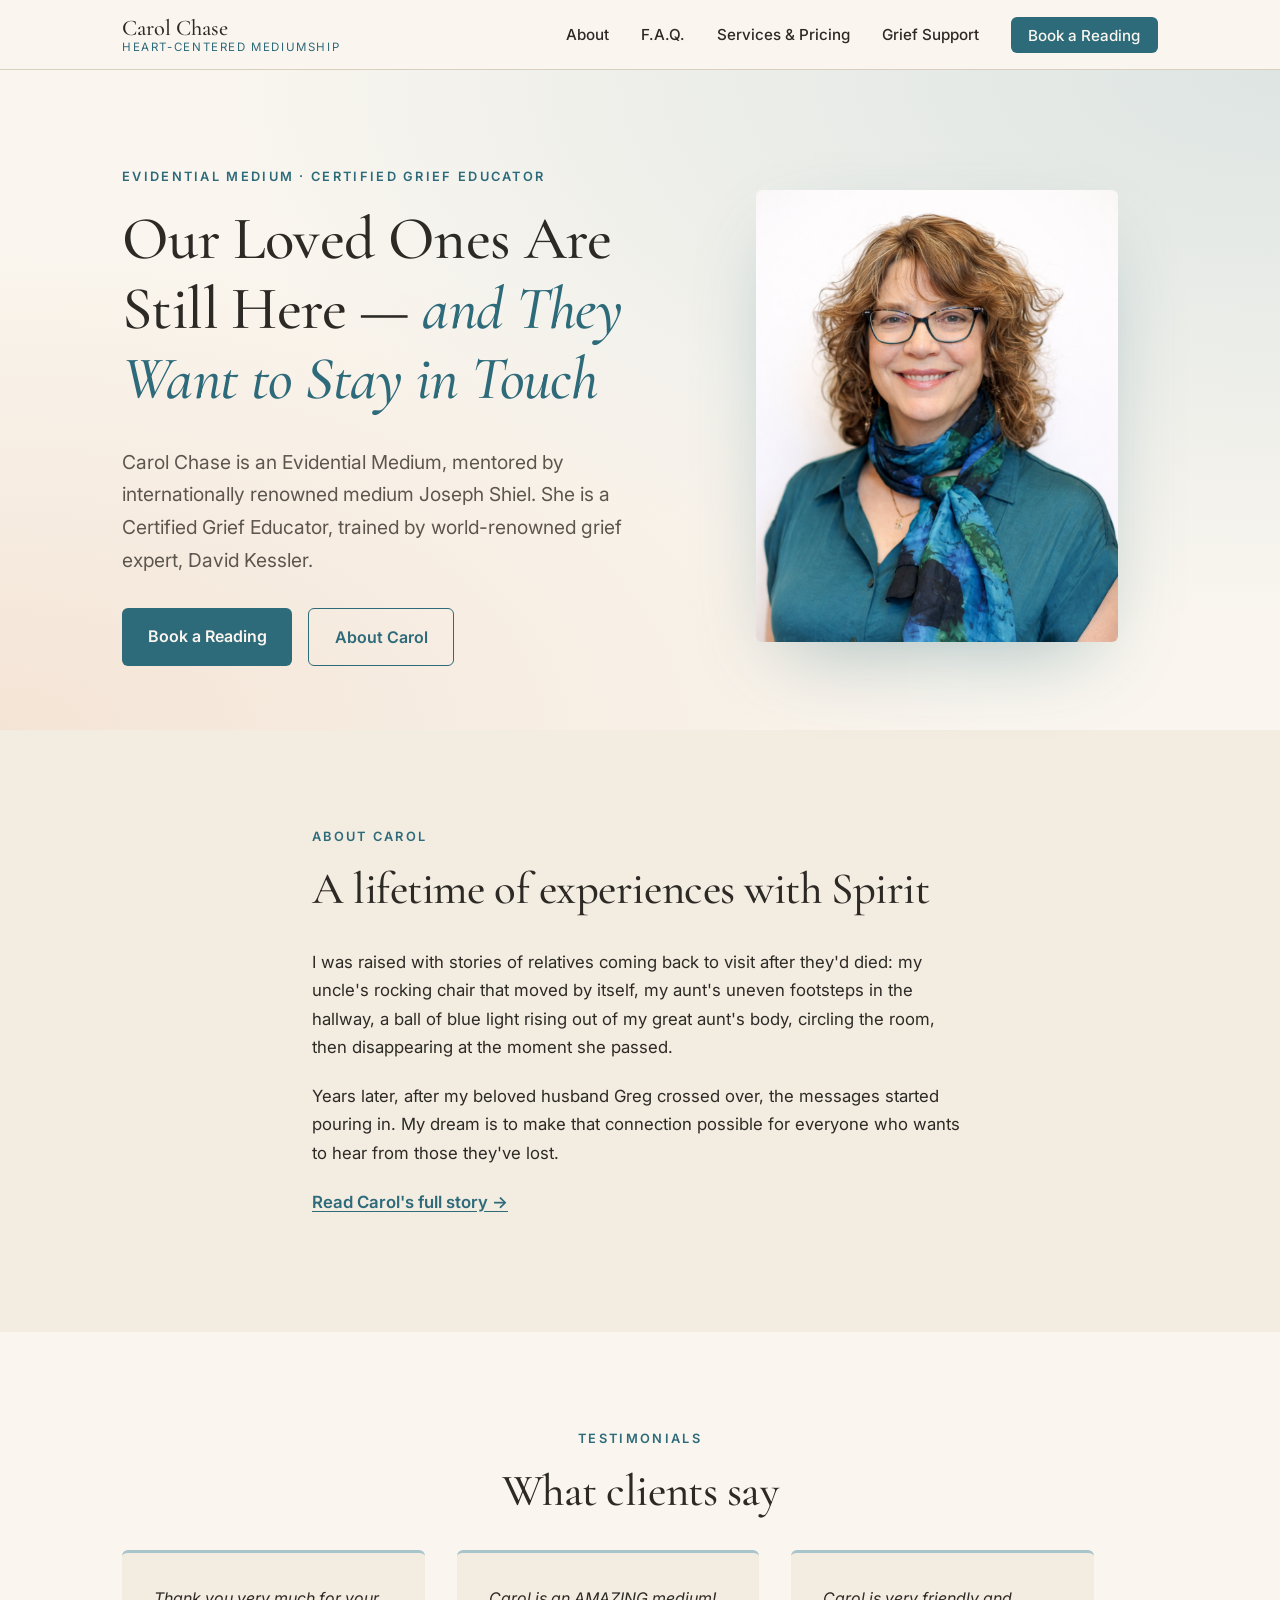
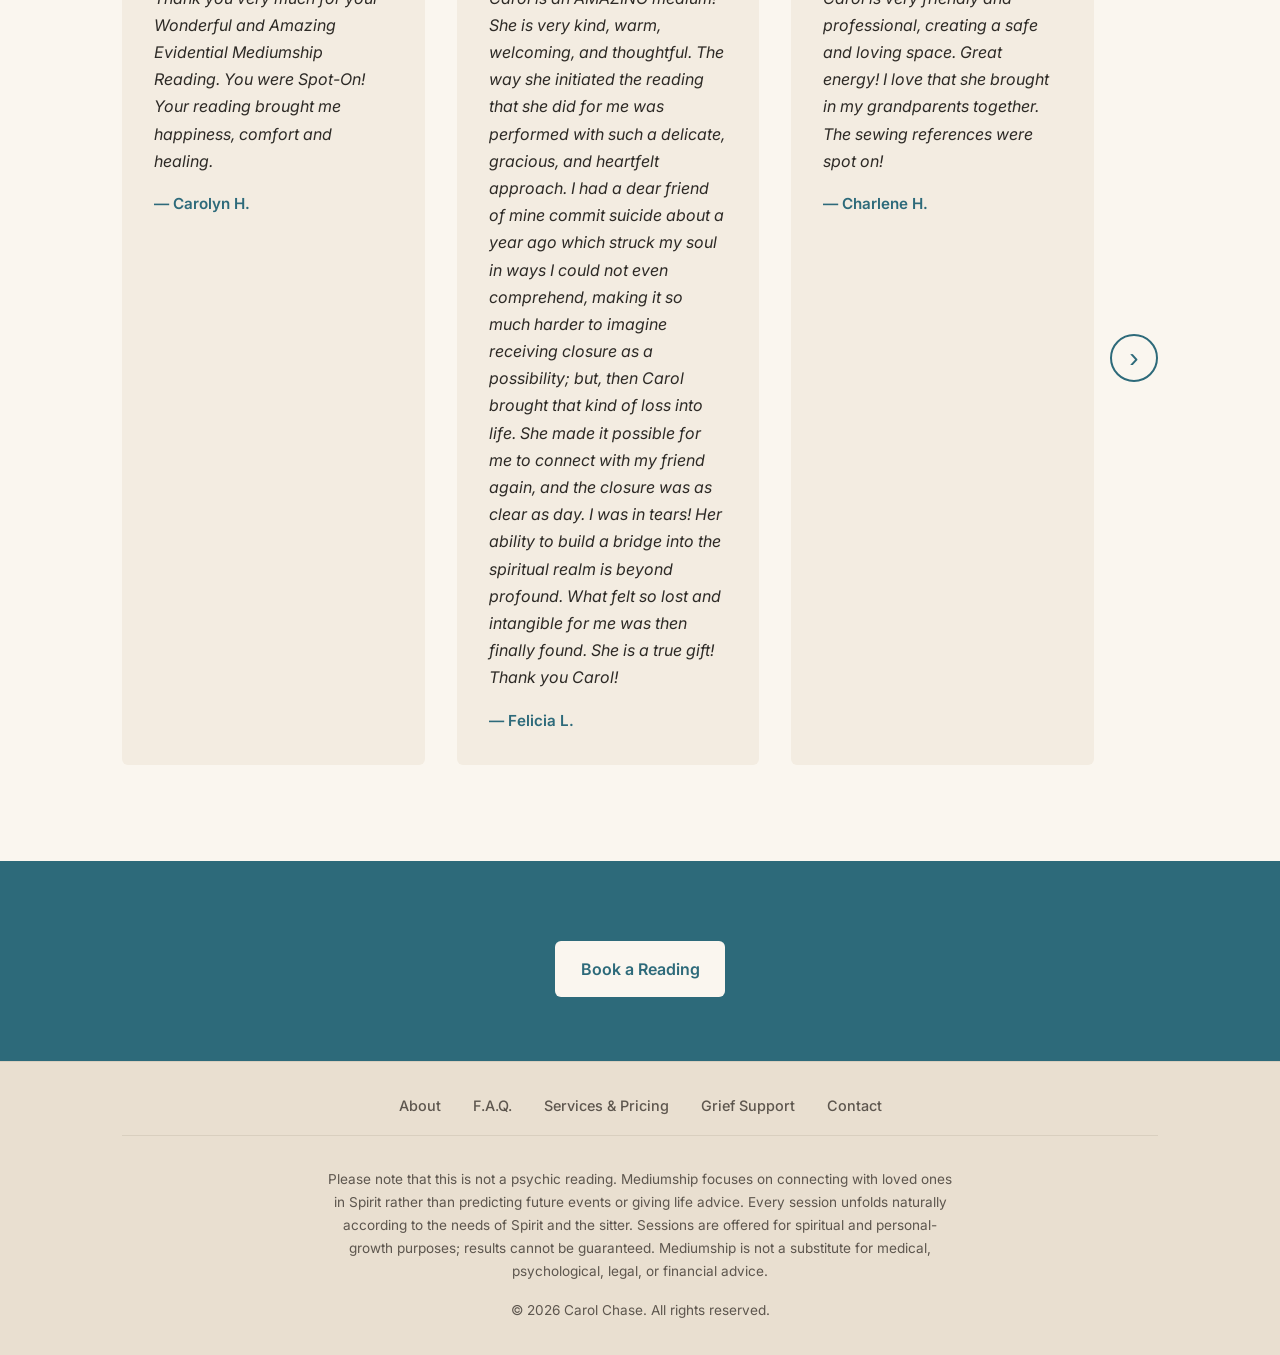
==== index.html @ 00b6b6e4 "Remove M.A. from page title Co-Authored-By: Claude Sonnet 4.6 <noreply@anthropic.com>" ====
<!DOCTYPE html>
<!--
  Home page.

  Each page on this site shares the same <header> and <footer>.
  If you change the nav, search-and-replace across ALL .html files.
  See CLAUDE.md for the full editing playbook.
-->
<html lang="en">
<head>
  <meta charset="UTF-8" />
  <meta name="viewport" content="width=device-width, initial-scale=1.0" />
  <title>Carol Chase — Heart-Centered Mediumship & Grief Support</title>
  <meta name="description" content="Carol Chase, M.A. — Evidential Medium and Certified Grief Educator. Compassionate mediumship readings and grief support, online from Delaware County, PA." />
  <meta property="og:title" content="Carol Chase, M.A. — Heart-Centered Mediumship" />
  <meta property="og:description" content="Evidential Medium and Certified Grief Educator offering compassionate online readings and grief support." />
  <meta property="og:image" content="https://carolchasemedium.com/images/carol-portrait.jpg" />
  <meta property="og:url" content="https://carolchasemedium.com" />
  <meta property="og:type" content="website" />
  <link rel="preconnect" href="https://fonts.googleapis.com" />
  <link rel="preconnect" href="https://fonts.gstatic.com" crossorigin />
  <link href="https://fonts.googleapis.com/css2?family=Cormorant+Garamond:ital,wght@0,400;0,500;0,600;1,400&family=Inter:wght@400;500;600&display=swap" rel="stylesheet" />
  <link rel="stylesheet" href="styles.css" />
</head>
<body>

  <!-- SHARED HEADER (identical on every page) -->
  <header class="site-header">
    <div class="container header-inner">
      <a href="index.html" class="brand">
        <span class="brand-name">Carol Chase</span>
        <span class="brand-tagline">Heart-Centered Mediumship</span>
      </a>
      <nav aria-label="Main navigation">
        <ul class="nav-list">
          <li><a href="about.html">About</a></li>
          <li><a href="faq.html">F.A.Q.</a></li>
          <li><a href="services.html">Services &amp; Pricing</a></li>
          <li><a href="grief-support.html">Grief Support</a></li>
          <li><a href="services.html" class="nav-cta">Book a Reading</a></li>
        </ul>
      </nav>
    </div>
  </header>

  <main>

    <!-- HERO -->
    <section class="hero">
      <div class="container hero-inner">
        <div class="hero-copy">
          <p class="eyebrow">Evidential Medium &middot; Certified Grief Educator</p>
          <h1>Our Loved Ones Are Still Here &mdash; <em>and They Want to Stay in Touch</em></h1>
          <p class="lede">
            Carol Chase is an Evidential Medium, mentored by internationally renowned medium Joseph Shiel. She is a Certified Grief Educator, trained by world-renowned grief expert, David Kessler.
          </p>
          <div class="cta-row">
            <a href="services.html" class="btn btn-primary">Book a Reading</a>
            <a href="about.html" class="btn btn-ghost">About Carol</a>
          </div>
        </div>
        <figure class="hero-portrait">
          <img src="images/carol-portrait.jpg" alt="Portrait of Carol Chase, smiling warmly, wearing a teal blouse and a blue-and-green scarf." />
        </figure>
      </div>
    </section>

    <!-- ABOUT TEASER -->
    <section id="about" class="section section-alt">
      <div class="container narrow">
        <p class="eyebrow">About Carol</p>
        <h2>A lifetime of experiences with Spirit</h2>
        <p>
          I was raised with stories of relatives coming back to visit after they'd died: my uncle's rocking chair that moved by itself, my aunt's uneven footsteps in the hallway, a ball of blue light rising out of my great aunt's body, circling the room, then disappearing at the moment she passed.
        </p>
        <p>
          Years later, after my beloved husband Greg crossed over, the messages started pouring in. My dream is to make that connection possible for everyone who wants to hear from those they've lost.
        </p>
        <p><a href="about.html" class="read-more">Read Carol's full story &rarr;</a></p>
      </div>
    </section>

    <!-- TESTIMONIALS -->
    <section id="testimonials" class="section">
      <div class="container">
        <p class="eyebrow center">Testimonials</p>
        <h2 class="center">What clients say</h2>
        <div class="testimonial-carousel">
          <div class="testimonial-grid">

            <figure class="testimonial">
              <blockquote>
                Thank you very much for your Wonderful and Amazing Evidential Mediumship Reading. You were Spot-On! Your reading brought me happiness, comfort and healing.
              </blockquote>
              <figcaption>&mdash; Carolyn H.</figcaption>
            </figure>

            <figure class="testimonial">
              <blockquote>
                Carol is an AMAZING medium! She is very kind, warm, welcoming, and thoughtful. The way she initiated the reading that she did for me was performed with such a delicate, gracious, and heartfelt approach. I had a dear friend of mine commit suicide about a year ago which struck my soul in ways I could not even comprehend, making it so much harder to imagine receiving closure as a possibility; but, then Carol brought that kind of loss into life. She made it possible for me to connect with my friend again, and the closure was as clear as day. I was in tears! Her ability to build a bridge into the spiritual realm is beyond profound. What felt so lost and intangible for me was then finally found. She is a true gift! Thank you Carol!
              </blockquote>
              <figcaption>&mdash; Felicia L.</figcaption>
            </figure>

            <figure class="testimonial">
              <blockquote>
                Carol is very friendly and professional, creating a safe and loving space. Great energy! I love that she brought in my grandparents together. The sewing references were spot on!
              </blockquote>
              <figcaption>&mdash; Charlene H.</figcaption>
            </figure>

            <figure class="testimonial">
              <blockquote>
                Carol, thank you so much for connecting me with my beloved mother today. I had no doubt that she was present with us. Your perception of her putting on red lipstick was particularly meaningful to me. One of my strongest memories of my childhood is of watching her getting dressed up to go dancing with my father and putting on red lipstick! So that evidence was very special for me. Thank you, too, for the extensive messages you relayed to me from her. It was as if she were talking directly to me, as everything you expressed is what she advised me, my siblings, and others in life.
              </blockquote>
              <figcaption>&mdash; Karen V.</figcaption>
            </figure>

          </div>
          <button class="carousel-next" aria-label="Next testimonials">&#8250;</button>
        </div>
      </div>
    </section>

    <!-- CTA BAND -->
    <section class="cta-band">
      <div class="container center">
        <a href="services.html" class="btn btn-primary">Book a Reading</a>
      </div>
    </section>


  </main>

  <!-- SHARED FOOTER (identical on every page) -->
  <footer class="site-footer">
    <div class="container">
      <nav class="footer-nav" aria-label="Footer navigation">
        <a href="about.html">About</a>
        <a href="faq.html">F.A.Q.</a>
        <a href="services.html">Services &amp; Pricing</a>
        <a href="grief-support.html">Grief Support</a>
        <a href="contact.html">Contact</a>
      </nav>
      <p class="disclaimer">
        Please note that this is not a psychic reading. Mediumship focuses on connecting with loved ones in Spirit rather than predicting future events or giving life advice. Every session unfolds naturally according to the needs of Spirit and the sitter. Sessions are offered for spiritual and personal-growth purposes; results cannot be guaranteed. Mediumship is not a substitute for medical, psychological, legal, or financial advice.
      </p>
      <p class="copyright">
        &copy; <span id="year">2026</span> Carol Chase. All rights reserved.
      </p>
    </div>
  </footer>

  <script>
    // Auto-update copyright year, and mark the active nav link
    document.getElementById('year').textContent = new Date().getFullYear();
    document.querySelectorAll('.nav-list a, .footer-nav a').forEach(a => {
      if (a.pathname === window.location.pathname) a.classList.add('active');
    });

    // Testimonial carousel
    (function () {
      var items = Array.from(document.querySelectorAll('#testimonials .testimonial'));
      var total = items.length;
      var visible = 3;
      var current = 0;
      function show() {
        items.forEach(function (item, i) {
          var inView = false;
          for (var j = 0; j < visible; j++) {
            if (i === (current + j) % total) inView = true;
          }
          item.style.display = inView ? '' : 'none';
        });
      }
      var btn = document.querySelector('.carousel-next');
      if (btn) btn.addEventListener('click', function () { current = (current + 1) % total; show(); });
      show();
    }());
  </script>
</body>
</html>
---- styles.css ----
/* ==========================================================
   Carol Chase — Heart-Centered Mediumship
   styles.css

   Sections in order:
     1. Design tokens (colors, fonts, spacing) — edit these
        first if you want to retheme the site
     2. Resets & base typography
     3. Layout primitives (container, section)
     4. Header / nav
     5. Hero
     6. Section: About
     7. Section: How I Work
     8. Section: Grief
     9. Section: Testimonials
    10. Section: Booking
    11. Section: Contact
    12. Footer
    13. Responsive (mobile) overrides
   ========================================================== */


/* ==========================================================
   1. DESIGN TOKENS
   Change a value here and the whole site updates.
   ========================================================== */
:root {
  /* Colors — drawn from Carol's portrait (teal scarf) and the
     CGE badge (soft dusty blue, lavender, warm sunrise peach) */
  --color-bg:           #faf6ef;   /* warm cream background */
  --color-bg-alt:       #f3ece1;   /* slightly deeper cream for banded sections */
  --color-bg-deep:      #e9dfd0;   /* deepest neutral, for cards */
  --color-text:         #2d2a26;   /* warm near-black for body text */
  --color-text-soft:    #5d564e;   /* secondary text */
  --color-accent:       #2d6a7a;   /* deep teal — primary brand color */
  --color-accent-hover: #1f4d59;   /* darker teal for hover */
  --color-accent-soft:  #a8c5cc;   /* light teal */
  --color-warm:         #d99363;   /* warm peach/coral accent */
  --color-lavender:     #9893b8;   /* soft lavender accent */
  --color-rule:         #d9cfbf;   /* hairline rule color */

  /* Typography */
  --font-heading: 'Cormorant Garamond', Georgia, 'Times New Roman', serif;
  --font-body:    'Inter', -apple-system, BlinkMacSystemFont, 'Segoe UI', sans-serif;

  /* Type scale */
  --size-h1: clamp(2.4rem, 5vw, 3.8rem);
  --size-h2: clamp(2rem, 3.8vw, 2.8rem);
  --size-h3: 1.4rem;
  --size-lede: 1.2rem;
  --size-body: 1.05rem;

  /* Spacing */
  --space-xs: 0.5rem;
  --space-sm: 1rem;
  --space-md: 2rem;
  --space-lg: 4rem;
  --space-xl: 6rem;

  /* Layout */
  --container-max: 1100px;
  --container-narrow: 720px;
  --radius: 6px;
}


/* ==========================================================
   2. RESETS & BASE TYPOGRAPHY
   ========================================================== */
*, *::before, *::after { box-sizing: border-box; }
html { scroll-behavior: smooth; }
body {
  margin: 0;
  background: var(--color-bg);
  color: var(--color-text);
  font-family: var(--font-body);
  font-size: var(--size-body);
  line-height: 1.7;
  -webkit-font-smoothing: antialiased;
}
img { max-width: 100%; height: auto; display: block; }

h1, h2, h3 {
  font-family: var(--font-heading);
  font-weight: 500;
  line-height: 1.15;
  letter-spacing: -0.01em;
  color: var(--color-text);
  margin: 0 0 var(--space-sm);
}
h1 { font-size: var(--size-h1); }
h2 { font-size: var(--size-h2); margin-bottom: var(--space-md); }
h3 { font-size: var(--size-h3); }
h1 em, h2 em { color: var(--color-accent); font-style: italic; }

p { margin: 0 0 1.2em; }
a { color: var(--color-accent); text-decoration: underline; text-underline-offset: 3px; }
a:hover { color: var(--color-accent-hover); }

.eyebrow {
  font-family: var(--font-body);
  font-size: 0.8rem;
  font-weight: 600;
  letter-spacing: 0.18em;
  text-transform: uppercase;
  color: var(--color-accent);
  margin: 0 0 var(--space-sm);
}
.lede        { font-size: var(--size-lede); color: var(--color-text-soft); }
.section-lede{ font-size: 1.1rem; color: var(--color-text-soft); max-width: 60ch; margin-bottom: var(--space-md); }
.closing     { font-style: italic; color: var(--color-text-soft); }
.muted       { color: var(--color-text-soft); }
.center      { text-align: center; }

blockquote {
  margin: var(--space-md) 0;
  padding: var(--space-sm) var(--space-md);
  border-left: 3px solid var(--color-accent-soft);
  font-style: italic;
  color: var(--color-text-soft);
  background: var(--color-bg-alt);
  border-radius: 0 var(--radius) var(--radius) 0;
}


/* ==========================================================
   3. LAYOUT PRIMITIVES
   ========================================================== */
.container {
  max-width: var(--container-max);
  margin: 0 auto;
  padding: 0 var(--space-md);
}
.container.narrow { max-width: var(--container-narrow); }

.section { padding: var(--space-xl) 0; }


/* ==========================================================
   4. HEADER / NAV
   ========================================================== */
.site-header {
  position: sticky;
  top: 0;
  z-index: 50;
  background: rgba(250, 246, 239, 0.92);
  backdrop-filter: saturate(150%) blur(12px);
  -webkit-backdrop-filter: saturate(150%) blur(12px);
  border-bottom: 1px solid var(--color-rule);
}
.header-inner {
  display: flex;
  align-items: center;
  justify-content: space-between;
  padding-top: var(--space-sm);
  padding-bottom: var(--space-sm);
  gap: var(--space-md);
}
.brand { text-decoration: none; color: var(--color-text); display: flex; flex-direction: column; line-height: 1.1; }
.brand-name    { font-family: var(--font-heading); font-size: 1.4rem; font-weight: 500; }
.brand-tagline { font-size: 0.72rem; letter-spacing: 0.14em; text-transform: uppercase; color: var(--color-accent); }

.nav-list {
  display: flex;
  gap: var(--space-md);
  list-style: none;
  margin: 0;
  padding: 0;
  align-items: center;
}
.nav-list a {
  text-decoration: none;
  color: var(--color-text);
  font-size: 0.95rem;
  font-weight: 500;
}
.nav-list a:hover { color: var(--color-accent); }
.nav-cta {
  background: var(--color-accent);
  color: var(--color-bg) !important;
  padding: 0.55rem 1.1rem;
  border-radius: var(--radius);
}
.nav-cta:hover { background: var(--color-accent-hover); }
.nav-list a.active:not(.nav-cta) {
  color: var(--color-accent);
  border-bottom: 2px solid var(--color-accent);
  padding-bottom: 2px;
}


/* ==========================================================
   5. HERO
   ========================================================== */
.hero {
  padding: var(--space-xl) 0 var(--space-lg);
  background:
    radial-gradient(ellipse at top right, rgba(168, 197, 204, 0.35), transparent 60%),
    radial-gradient(ellipse at bottom left, rgba(217, 147, 99, 0.18), transparent 55%),
    var(--color-bg);
}
.hero-inner {
  display: grid;
  grid-template-columns: 1.2fr 1fr;
  gap: var(--space-lg);
  align-items: center;
}
.hero h1 { margin-bottom: var(--space-md); }
.cta-row { display: flex; gap: var(--space-sm); flex-wrap: wrap; margin-top: var(--space-md); }

.btn {
  display: inline-block;
  padding: 0.9rem 1.6rem;
  border-radius: var(--radius);
  font-weight: 600;
  text-decoration: none;
  font-size: 1rem;
  transition: background 0.15s ease, transform 0.15s ease;
}
.btn-primary { background: var(--color-accent); color: var(--color-bg); }
.btn-primary:hover { background: var(--color-accent-hover); color: var(--color-bg); }
.btn-ghost { background: transparent; color: var(--color-accent); border: 1px solid var(--color-accent); }
.btn-ghost:hover { background: var(--color-accent); color: var(--color-bg); }

.hero-portrait img {
  border-radius: var(--radius);
  box-shadow: 0 30px 80px -30px rgba(45, 106, 122, 0.45);
  object-fit: cover;
  object-position: top;
  aspect-ratio: 4 / 5;
}


/* ==========================================================
   6. PAGE HEROES (used on About, F.A.Q., Services, etc.)
   ========================================================== */
.page-hero {
  padding: var(--space-lg) 0 var(--space-md);
  background:
    radial-gradient(ellipse at top, rgba(168, 197, 204, 0.25), transparent 65%),
    var(--color-bg);
  border-bottom: 1px solid var(--color-rule);
}
.page-hero h1 { margin-bottom: var(--space-sm); }
.page-hero .lede { margin-top: var(--space-sm); }

/* Alternate banded section background — used between same-colored sections */
.section-alt { background: var(--color-bg-alt); }

/* About page two-column layout */
.about-inner {
  display: grid;
  grid-template-columns: 1fr 2fr;
  gap: var(--space-lg);
  align-items: start;
}
.about-portrait img {
  border-radius: var(--radius);
  box-shadow: 0 20px 60px -25px rgba(45, 106, 122, 0.4);
  width: 100%;
  aspect-ratio: 4 / 5;
  object-fit: cover;
  object-position: top;
}
.about-portrait figcaption {
  margin-top: var(--space-sm);
  font-size: 0.95rem;
  color: var(--color-text-soft);
  line-height: 1.5;
}

.read-more { font-weight: 600; }


/* ==========================================================
   7. CTA BAND (used at bottom of most pages)
   ========================================================== */
.cta-band {
  background: var(--color-accent);
  color: var(--color-bg);
  padding: var(--space-lg) 0;
}
.cta-band h2,
.cta-band p { color: var(--color-bg); }
.cta-band .lede { opacity: 0.9; }
.cta-band .btn-primary {
  background: var(--color-bg);
  color: var(--color-accent);
  margin-top: var(--space-sm);
}
.cta-band .btn-primary:hover { background: var(--color-bg-alt); color: var(--color-accent-hover); }


/* ==========================================================
   8. SECTION: GRIEF (grief-support.html)
   ========================================================== */
.grief-inner {
  display: grid;
  grid-template-columns: 2fr 1fr;
  gap: var(--space-lg);
  align-items: center;
}
.grief-badge img { max-width: 280px; margin: 0 auto; }
.teachers { font-size: 0.95rem; color: var(--color-text-soft); margin-top: var(--space-md); }


/* ==========================================================
   9. SECTION: TESTIMONIALS
   ========================================================== */
.section-testimonials { background: var(--color-bg); }
.testimonial-grid {
  display: grid;
  grid-template-columns: repeat(auto-fit, minmax(280px, 1fr));
  gap: var(--space-md);
  margin-top: var(--space-md);
}
.testimonial {
  margin: 0;
  padding: var(--space-md);
  background: var(--color-bg-alt);
  border-radius: var(--radius);
  border-top: 3px solid var(--color-accent-soft);
}
.testimonial blockquote {
  margin: 0 0 var(--space-sm);
  padding: 0;
  background: none;
  border-left: none;
  font-style: italic;
  color: var(--color-text);
  font-size: 1rem;
}
.testimonial figcaption {
  font-weight: 600;
  color: var(--color-accent);
  font-size: 0.95rem;
}
.testimonial-carousel {
  display: flex;
  align-items: center;
  gap: var(--space-sm);
  margin-top: var(--space-md);
}
.testimonial-carousel .testimonial-grid {
  flex: 1;
  margin-top: 0;
  grid-template-columns: repeat(3, 1fr);
}
.carousel-next {
  flex-shrink: 0;
  width: 48px;
  height: 48px;
  border-radius: 50%;
  border: 2px solid var(--color-accent);
  background: transparent;
  color: var(--color-accent);
  font-size: 1.75rem;
  line-height: 1;
  cursor: pointer;
  display: flex;
  align-items: center;
  justify-content: center;
  transition: background 0.2s, color 0.2s;
  padding: 0;
}
.carousel-next:hover {
  background: var(--color-accent);
  color: #fff;
}


/* ==========================================================
   10. SECTION: BOOKING
   ========================================================== */
.section-booking { background: var(--color-bg-alt); }
.services {
  display: grid;
  grid-template-columns: repeat(auto-fit, minmax(260px, 1fr));
  gap: var(--space-md);
  margin: var(--space-md) 0 var(--space-lg);
}
.service {
  background: var(--color-bg);
  padding: var(--space-md);
  border-radius: var(--radius);
  border: 1px solid var(--color-rule);
}
.service h3 { margin-bottom: var(--space-xs); }
.service-price {
  font-family: var(--font-heading);
  font-size: 2rem;
  color: var(--color-accent);
  margin: 0 0 0.2rem;
}
.service-meta { font-size: 0.9rem; color: var(--color-text-soft); margin-bottom: var(--space-sm); }

.booking-widget { margin: var(--space-lg) 0; }
.booking-placeholder {
  border: 2px dashed var(--color-accent-soft);
  border-radius: var(--radius);
  padding: var(--space-lg);
  text-align: center;
  background: var(--color-bg);
}
.booking-placeholder p:last-child { margin-bottom: 0; }

.service-details {
  margin-top: var(--space-md);
  padding: var(--space-sm) var(--space-md);
  background: var(--color-bg);
  border-radius: var(--radius);
  border: 1px solid var(--color-rule);
}
.service-details summary {
  font-weight: 600;
  cursor: pointer;
  color: var(--color-accent);
  padding: var(--space-xs) 0;
}
.service-details[open] summary { margin-bottom: var(--space-sm); }


/* ==========================================================
   11. SECTION: CONTACT
   ========================================================== */
.section-contact { background: var(--color-bg); padding-bottom: var(--space-lg); }
.contact-line { font-size: 1.2rem; margin-bottom: var(--space-xs); }


/* ==========================================================
   12. FOOTER
   ========================================================== */
.site-footer {
  background: var(--color-bg-deep);
  padding: var(--space-md) 0;
  border-top: 1px solid var(--color-rule);
}
.footer-nav {
  display: flex;
  justify-content: center;
  flex-wrap: wrap;
  gap: var(--space-md);
  margin-bottom: var(--space-md);
  padding-bottom: var(--space-sm);
  border-bottom: 1px solid var(--color-rule);
}
.footer-nav a {
  color: var(--color-text-soft);
  text-decoration: none;
  font-size: 0.9rem;
  font-weight: 500;
}
.footer-nav a:hover,
.footer-nav a.active { color: var(--color-accent); }

.faq-list { margin-top: var(--space-md); }
.faq-list .service-details { margin-top: var(--space-sm); }

hr {
  border: none;
  border-top: 1px solid var(--color-rule);
  margin: var(--space-lg) 0;
}

.disclaimer {
  font-size: 0.85rem;
  color: var(--color-text-soft);
  max-width: 70ch;
  margin: 0 auto var(--space-sm);
  text-align: center;
}
.copyright {
  font-size: 0.85rem;
  color: var(--color-text-soft);
  text-align: center;
  margin: 0;
}


/* ==========================================================
   13. RESPONSIVE
   ========================================================== */
@media (max-width: 800px) {
  .hero-inner,
  .grief-inner {
    grid-template-columns: 1fr;
  }
  .hero-portrait { order: -1; max-width: 360px; margin: 0 auto; }
  .grief-badge img { max-width: 220px; }
  .nav-list { gap: var(--space-sm); }
  .nav-list li:not(:last-child) { display: none; }   /* mobile: only show the CTA, hide other links */
  .section { padding: var(--space-lg) 0; }
  .hero { padding: var(--space-lg) 0; }
}
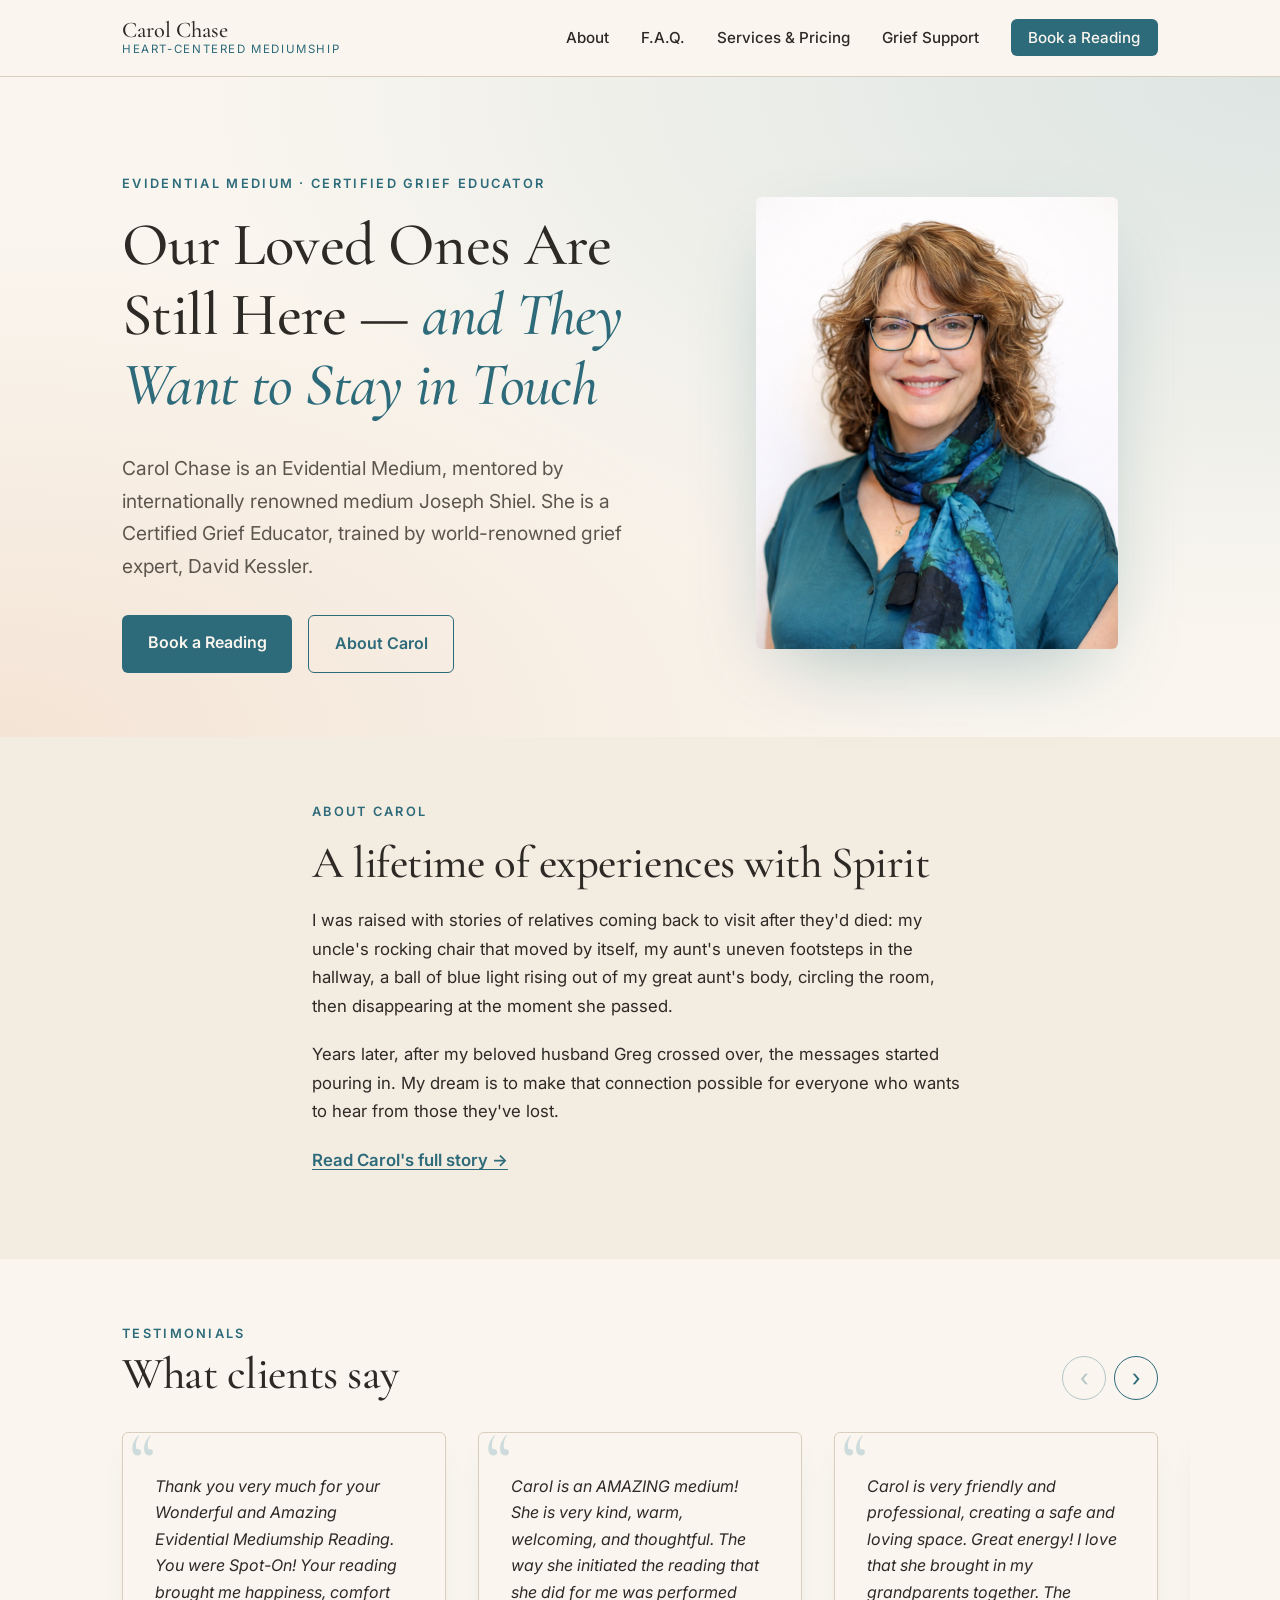
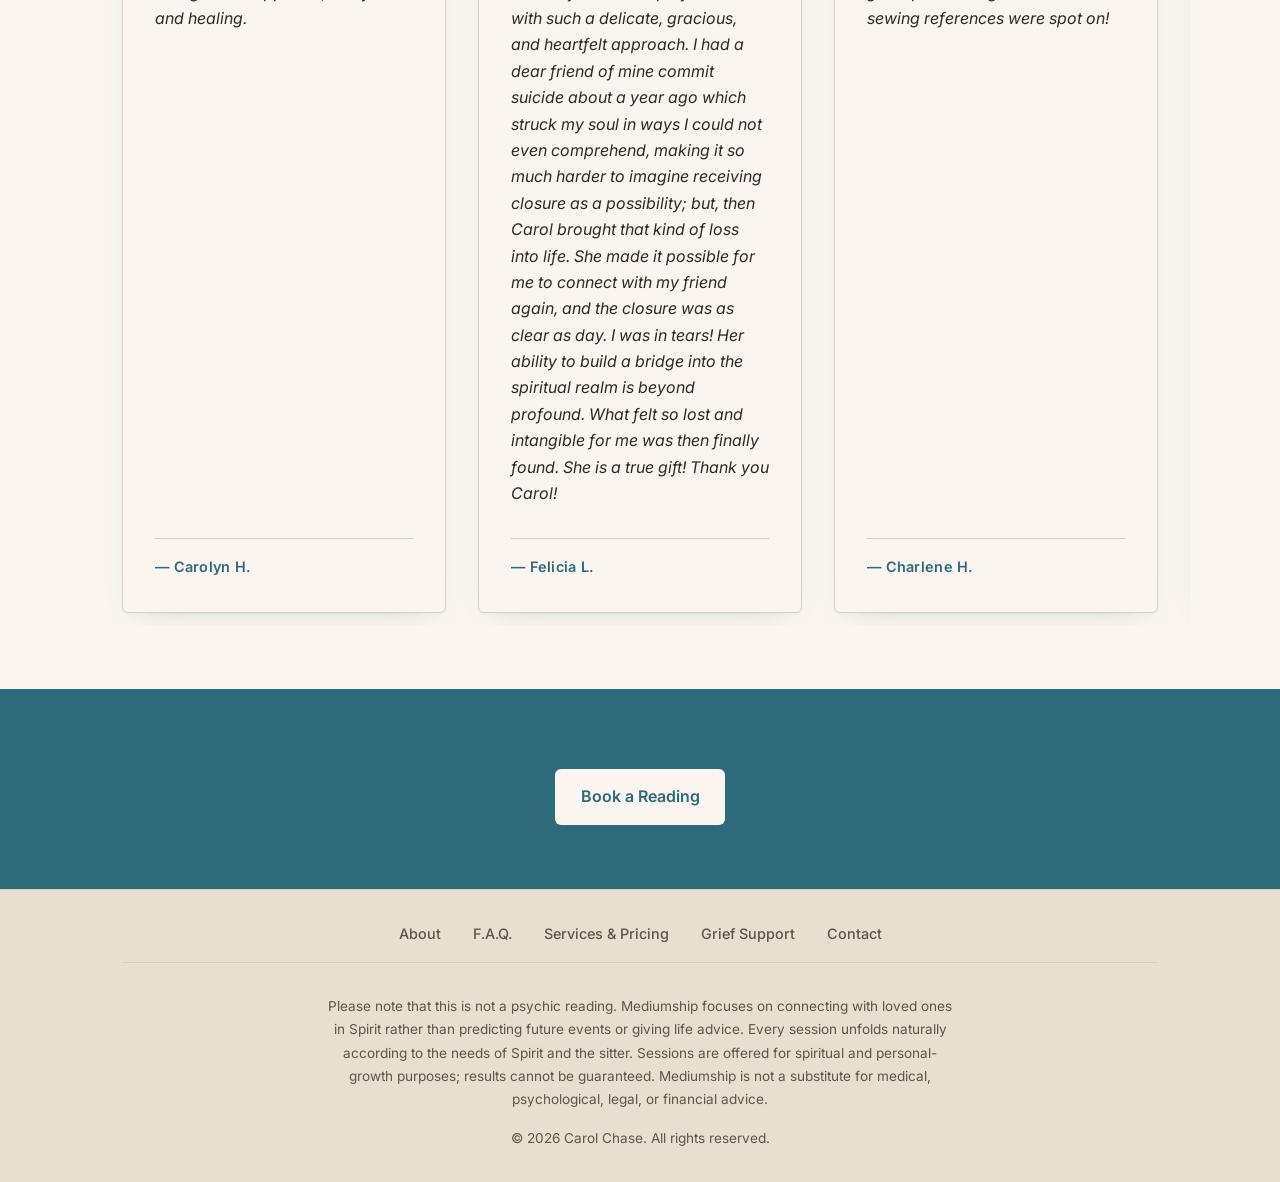
==== commit c2bdc870: "fix responsive layout CSS" ====
--- a/index.html
+++ b/index.html
@@ -83,10 +83,17 @@
     <!-- TESTIMONIALS -->
     <section id="testimonials" class="section">
       <div class="container">
-        <p class="eyebrow center">Testimonials</p>
-        <h2 class="center">What clients say</h2>
-        <div class="testimonial-carousel">
-          <div class="testimonial-grid">
+        <div class="testimonials-header">
+          <div>
+            <p class="eyebrow">Testimonials</p>
+            <h2>What clients say</h2>
+          </div>
+          <div class="carousel-controls">
+            <button class="carousel-btn carousel-prev" aria-label="Previous testimonial" aria-controls="testimonial-scroller">&#8249;</button>
+            <button class="carousel-btn carousel-next" aria-label="Next testimonial" aria-controls="testimonial-scroller">&#8250;</button>
+          </div>
+        </div>
+        <div class="testimonial-scroller" id="testimonial-scroller" role="region" aria-label="Client testimonials" tabindex="0">
 
             <figure class="testimonial">
               <blockquote>
@@ -116,8 +123,13 @@
               <figcaption>&mdash; Karen V.</figcaption>
             </figure>
 
-          </div>
-          <button class="carousel-next" aria-label="Next testimonials">&#8250;</button>
+            <figure class="testimonial">
+              <blockquote>
+                Carol brought in wonderful evidence of my grandmother and my current spiritual situation so much so, that it gave me goosebumps. Such a delightful and accurate reading!!
+              </blockquote>
+              <figcaption>&mdash; Sabrina S.</figcaption>
+            </figure>
+
         </div>
       </div>
     </section>
@@ -158,24 +170,34 @@
       if (a.pathname === window.location.pathname) a.classList.add('active');
     });
 
-    // Testimonial carousel
+    // Testimonial scroller: native horizontal scroll + scroll-snap on touch.
+    // Arrow buttons scroll by one card width; disable at start/end.
     (function () {
-      var items = Array.from(document.querySelectorAll('#testimonials .testimonial'));
-      var total = items.length;
-      var visible = 3;
-      var current = 0;
-      function show() {
-        items.forEach(function (item, i) {
-          var inView = false;
-          for (var j = 0; j < visible; j++) {
-            if (i === (current + j) % total) inView = true;
-          }
-          item.style.display = inView ? '' : 'none';
-        });
+      var scroller = document.getElementById('testimonial-scroller');
+      if (!scroller) return;
+      var prevBtn = document.querySelector('.carousel-prev');
+      var nextBtn = document.querySelector('.carousel-next');
+
+      function stepWidth() {
+        var card = scroller.querySelector('.testimonial');
+        if (!card) return scroller.clientWidth;
+        var gap = parseFloat(getComputedStyle(scroller).columnGap || getComputedStyle(scroller).gap) || 16;
+        return card.getBoundingClientRect().width + gap;
       }
-      var btn = document.querySelector('.carousel-next');
-      if (btn) btn.addEventListener('click', function () { current = (current + 1) % total; show(); });
-      show();
+
+      function updateButtons() {
+        if (!prevBtn || !nextBtn) return;
+        var max = scroller.scrollWidth - scroller.clientWidth;
+        prevBtn.disabled = scroller.scrollLeft <= 1;
+        nextBtn.disabled = scroller.scrollLeft >= max - 1;
+      }
+
+      if (prevBtn) prevBtn.addEventListener('click', function () { scroller.scrollBy({ left: -stepWidth(), behavior: 'smooth' }); });
+      if (nextBtn) nextBtn.addEventListener('click', function () { scroller.scrollBy({ left:  stepWidth(), behavior: 'smooth' }); });
+
+      scroller.addEventListener('scroll', updateButtons, { passive: true });
+      window.addEventListener('resize', updateButtons);
+      updateButtons();
     }());
   </script>
 </body>
--- a/styles.css
+++ b/styles.css
@@ -89,9 +89,17 @@
   margin: 0 0 var(--space-sm);
 }
 h1 { font-size: var(--size-h1); }
-h2 { font-size: var(--size-h2); margin-bottom: var(--space-md); }
+h2 { font-size: var(--size-h2); }
 h3 { font-size: var(--size-h3); }
 h1 em, h2 em { color: var(--color-accent); font-style: italic; }
+
+/* Mid-section headings get generous space above so they read as
+   the start of a new thought, then sit close to their first paragraph. */
+* + h2,
+* + h3 { margin-top: var(--space-lg); }
+.eyebrow + h1,
+.eyebrow + h2,
+.eyebrow + h3 { margin-top: 0; }
 
 p { margin: 0 0 1.2em; }
 a { color: var(--color-accent); text-decoration: underline; text-underline-offset: 3px; }
@@ -129,11 +137,18 @@
 .container {
   max-width: var(--container-max);
   margin: 0 auto;
-  padding: 0 var(--space-md);
+  /* Horizontal-only longhand so vertical padding on co-classed elements
+     (e.g. .container.header-inner) isn't zeroed out by the shorthand. */
+  padding-left: var(--space-md);
+  padding-right: var(--space-md);
 }
 .container.narrow { max-width: var(--container-narrow); }
 
-.section { padding: var(--space-xl) 0; }
+.section { padding: var(--space-lg) 0; }
+
+/* Page heroes already give breathing room below; reduce the next
+   section's top padding so the title and body content stay related. */
+.page-hero + .section { padding-top: var(--space-md); }
 
 
 /* ==========================================================
@@ -152,8 +167,8 @@
   display: flex;
   align-items: center;
   justify-content: space-between;
-  padding-top: var(--space-sm);
-  padding-bottom: var(--space-sm);
+  padding-top: 1.15rem;
+  padding-bottom: 1.25rem;
   gap: var(--space-md);
 }
 .brand { text-decoration: none; color: var(--color-text); display: flex; flex-direction: column; line-height: 1.1; }
@@ -173,8 +188,10 @@
   color: var(--color-text);
   font-size: 0.95rem;
   font-weight: 500;
+  white-space: nowrap;                    /* keep multi-word labels on one line */
 }
 .nav-list a:hover { color: var(--color-accent); }
+.nav-list li { flex-shrink: 0; }          /* prevent flex squeeze causing wrap */
 .nav-cta {
   background: var(--color-accent);
   color: var(--color-bg) !important;
@@ -313,59 +330,127 @@
   grid-template-columns: repeat(auto-fit, minmax(280px, 1fr));
   gap: var(--space-md);
   margin-top: var(--space-md);
+  align-items: stretch;
 }
 .testimonial {
   margin: 0;
   padding: var(--space-md);
-  background: var(--color-bg-alt);
-  border-radius: var(--radius);
-  border-top: 3px solid var(--color-accent-soft);
+  background: var(--color-bg);
+  border-radius: var(--radius);
+  border: 1px solid var(--color-rule);
+  box-shadow: 0 2px 4px -2px rgba(45, 42, 38, 0.06),
+              0 12px 30px -18px rgba(45, 106, 122, 0.25);
+  display: flex;
+  flex-direction: column;
+  position: relative;
+  overflow: hidden;
+}
+.testimonial::before {
+  content: "\201C";                       /* decorative opening quote */
+  position: absolute;
+  top: -0.15em;
+  left: 0.35rem;
+  font-family: var(--font-heading);
+  font-size: 5rem;
+  line-height: 1;
+  color: var(--color-accent-soft);
+  opacity: 0.55;
+  pointer-events: none;
 }
 .testimonial blockquote {
-  margin: 0 0 var(--space-sm);
-  padding: 0;
+  margin: 0 0 var(--space-md);
+  padding: 0.5rem 0 0;                    /* breathing room below decorative quote */
   background: none;
   border-left: none;
   font-style: italic;
   color: var(--color-text);
   font-size: 1rem;
+  line-height: 1.65;
+  flex: 1;                                /* push name to the bottom */
 }
 .testimonial figcaption {
   font-weight: 600;
   color: var(--color-accent);
-  font-size: 0.95rem;
-}
-.testimonial-carousel {
+  font-size: 0.9rem;
+  letter-spacing: 0.02em;
+  border-top: 1px solid var(--color-rule);
+  padding-top: var(--space-sm);
+  margin-top: auto;
+}
+
+/* Testimonials: horizontal scroller with snap-points. Native swipe on
+   touch; arrows in the section header scroll one card at a time. */
+.testimonials-header {
+  display: flex;
+  align-items: flex-end;
+  justify-content: space-between;
+  gap: var(--space-md);
+  flex-wrap: wrap;
+  margin-bottom: var(--space-md);
+}
+.testimonials-header .eyebrow { margin-bottom: 0.25rem; }
+.testimonials-header h2 { margin: 0; }
+
+.carousel-controls {
   display: flex;
   align-items: center;
-  gap: var(--space-sm);
-  margin-top: var(--space-md);
-}
-.testimonial-carousel .testimonial-grid {
-  flex: 1;
-  margin-top: 0;
-  grid-template-columns: repeat(3, 1fr);
-}
-.carousel-next {
+  gap: var(--space-xs);
+}
+.carousel-btn {
   flex-shrink: 0;
-  width: 48px;
-  height: 48px;
+  width: 44px;
+  height: 44px;
   border-radius: 50%;
-  border: 2px solid var(--color-accent);
+  border: 1.5px solid var(--color-accent);
   background: transparent;
   color: var(--color-accent);
-  font-size: 1.75rem;
+  font-size: 1.5rem;
   line-height: 1;
   cursor: pointer;
   display: flex;
   align-items: center;
   justify-content: center;
-  transition: background 0.2s, color 0.2s;
+  transition: background 0.18s ease, color 0.18s ease, transform 0.18s ease;
   padding: 0;
-}
-.carousel-next:hover {
-  background: var(--color-accent);
-  color: #fff;
+  font-family: var(--font-body);
+}
+.carousel-btn:hover { background: var(--color-accent); color: #fff; }
+.carousel-btn:disabled {
+  opacity: 0.35;
+  cursor: default;
+  background: transparent;
+  color: var(--color-accent);
+}
+
+.testimonial-scroller {
+  display: flex;
+  gap: var(--space-md);
+  overflow-x: auto;
+  scroll-snap-type: x mandatory;
+  scroll-behavior: smooth;
+  -webkit-overflow-scrolling: touch;
+  padding-bottom: 0.75rem;                /* room for thin scrollbar */
+  /* Negative margin + matching padding gives cards a generous "edge fade"
+     into the container padding so peeked cards don't feel clipped. */
+  margin: 0 calc(var(--space-md) * -1);
+  padding-left: var(--space-md);
+  padding-right: var(--space-md);
+  /* Snap to the inner-padding line so cards align with the container
+     content (not the viewport edge) when they lock into place. */
+  scroll-padding-left: var(--space-md);
+  scrollbar-width: thin;
+  scrollbar-color: var(--color-accent-soft) transparent;
+}
+.testimonial-scroller::-webkit-scrollbar { height: 6px; }
+.testimonial-scroller::-webkit-scrollbar-track { background: transparent; }
+.testimonial-scroller::-webkit-scrollbar-thumb {
+  background: var(--color-accent-soft);
+  border-radius: 3px;
+}
+.testimonial-scroller .testimonial {
+  flex: 0 0 calc((100% - var(--space-md) * 2) / 3);   /* 3 cards visible */
+  scroll-snap-align: start;
+  min-width: 0;
 }
 
 
@@ -384,15 +469,35 @@
   padding: var(--space-md);
   border-radius: var(--radius);
   border: 1px solid var(--color-rule);
+  display: flex;
+  flex-direction: column;
+  box-shadow: 0 2px 4px -2px rgba(45, 42, 38, 0.06),
+              0 18px 40px -28px rgba(45, 106, 122, 0.3);
+  transition: transform 0.2s ease, box-shadow 0.2s ease;
+}
+.service:hover {
+  transform: translateY(-2px);
+  box-shadow: 0 4px 8px -2px rgba(45, 42, 38, 0.08),
+              0 24px 50px -28px rgba(45, 106, 122, 0.4);
 }
 .service h3 { margin-bottom: var(--space-xs); }
+.service > p:not(.service-price):not(.service-meta) {
+  flex: 1;                                /* push button to bottom */
+}
+.service .btn { align-self: flex-start; margin-top: var(--space-sm); }
 .service-price {
   font-family: var(--font-heading);
-  font-size: 2rem;
+  font-size: 2.4rem;
   color: var(--color-accent);
   margin: 0 0 0.2rem;
-}
-.service-meta { font-size: 0.9rem; color: var(--color-text-soft); margin-bottom: var(--space-sm); }
+  line-height: 1;
+}
+.service-meta {
+  font-size: 0.85rem;
+  color: var(--color-text-soft);
+  margin-bottom: var(--space-sm);
+  letter-spacing: 0.02em;
+}
 
 .booking-widget { margin: var(--space-lg) 0; }
 .booking-placeholder {
@@ -480,15 +585,80 @@
 /* ==========================================================
    13. RESPONSIVE
    ========================================================== */
+
+/* Tablet: 2 cards visible in the scroller */
+@media (max-width: 1000px) {
+  .testimonial-scroller .testimonial {
+    flex-basis: calc((100% - var(--space-md)) / 2);
+  }
+}
+
+/* Awkward tablet-ish range: full nav + 6 items doesn't quite fit at the
+   2rem desktop gap. Tighten gaps, shrink font slightly, drop the
+   brand tagline so the nav has room to breathe. */
+@media (min-width: 801px) and (max-width: 1024px) {
+  .header-inner { gap: var(--space-sm); }
+  .nav-list { gap: var(--space-sm); }
+  .nav-list a { font-size: 0.88rem; }
+  .nav-cta { padding: 0.5rem 0.9rem; }
+  .brand-tagline { display: none; }
+}
+
 @media (max-width: 800px) {
   .hero-inner,
-  .grief-inner {
+  .grief-inner,
+  .about-inner {
     grid-template-columns: 1fr;
+    gap: var(--space-md);
   }
-  .hero-portrait { order: -1; max-width: 360px; margin: 0 auto; }
-  .grief-badge img { max-width: 220px; }
+  .hero-portrait { order: -1; max-width: 320px; margin: 0 auto; }
+  .grief-badge { order: -1; }
+  .grief-badge img { max-width: 200px; }
+  .about-portrait { max-width: 280px; margin: 0 auto; }
+
+  /* Testimonials: 1 card + a peek of the next, so the swipe affordance is visible */
+  .testimonial-scroller .testimonial {
+    flex-basis: 86%;
+  }
+  .testimonial { padding: var(--space-md) var(--space-sm) var(--space-sm); }
+  .testimonial::before { font-size: 4rem; }
+
+  /* Nav: keep CTA visible, hide rest (mobile menu would be the next step) */
   .nav-list { gap: var(--space-sm); }
-  .nav-list li:not(:last-child) { display: none; }   /* mobile: only show the CTA, hide other links */
-  .section { padding: var(--space-lg) 0; }
+  .nav-list li:not(:last-child) { display: none; }
+  .brand-tagline { display: none; }
+
+  /* Section rhythm — tighter on mobile so content stays close together */
+  .section { padding: var(--space-md) 0; }
   .hero { padding: var(--space-lg) 0; }
-}
+  .page-hero { padding: var(--space-md) 0 var(--space-sm); }
+  .cta-band { padding: var(--space-md) 0; }
+  /* Smaller jumps between mid-section headings on mobile */
+  * + h2, * + h3 { margin-top: var(--space-md); }
+
+  /* Less-aggressive container padding so content has room to breathe */
+  .container {
+    padding-left: var(--space-sm);
+    padding-right: var(--space-sm);
+  }
+  /* Match the scroller's negative-margin trick to the new container padding */
+  .testimonial-scroller {
+    margin: 0 calc(var(--space-sm) * -1);
+    padding-left: var(--space-sm);
+    padding-right: var(--space-sm);
+    scroll-padding-left: var(--space-sm);
+  }
+
+  /* CTA buttons stretch but stay paired */
+  .cta-row .btn { flex: 1 1 auto; text-align: center; }
+}
+
+/* Very narrow phones: tighten typography */
+@media (max-width: 420px) {
+  :root {
+    --size-h3: 1.25rem;
+    --size-lede: 1.1rem;
+  }
+  .service-price { font-size: 2rem; }
+  .testimonial { padding: var(--space-sm); }
+}
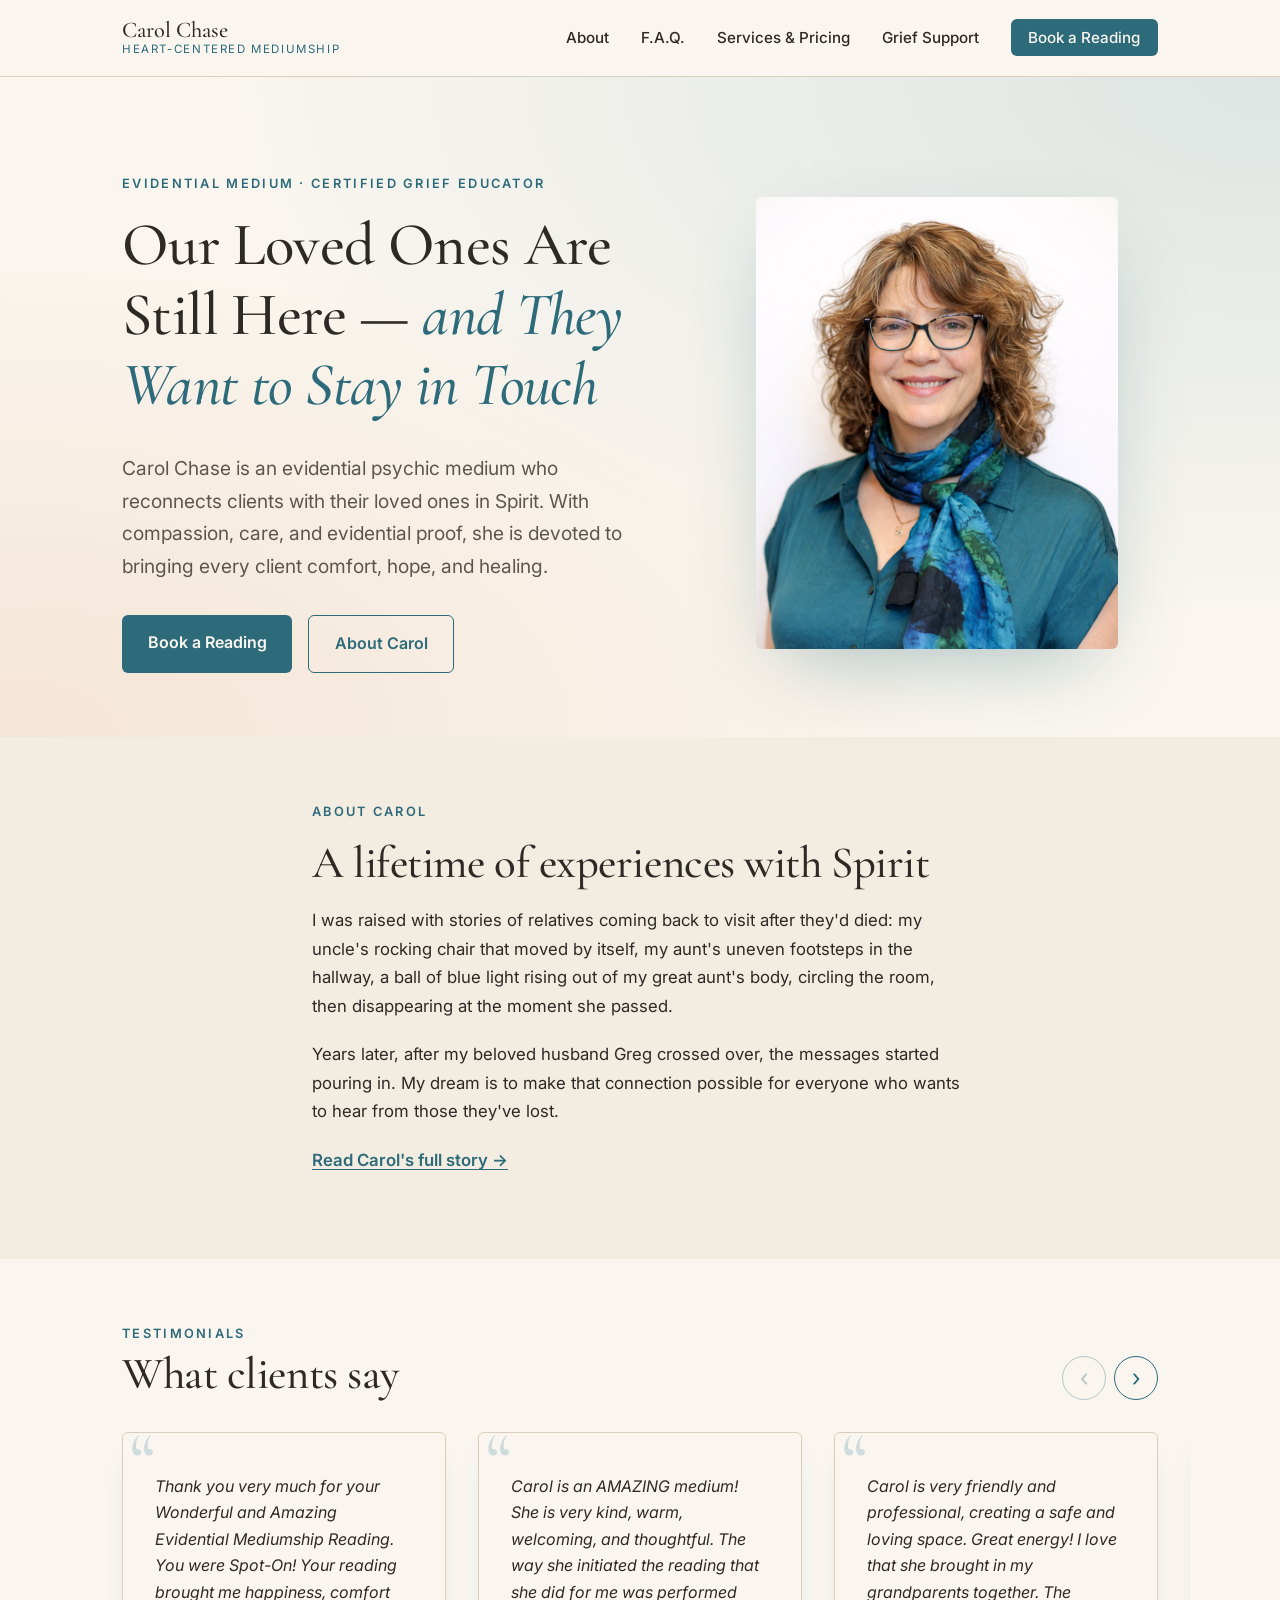
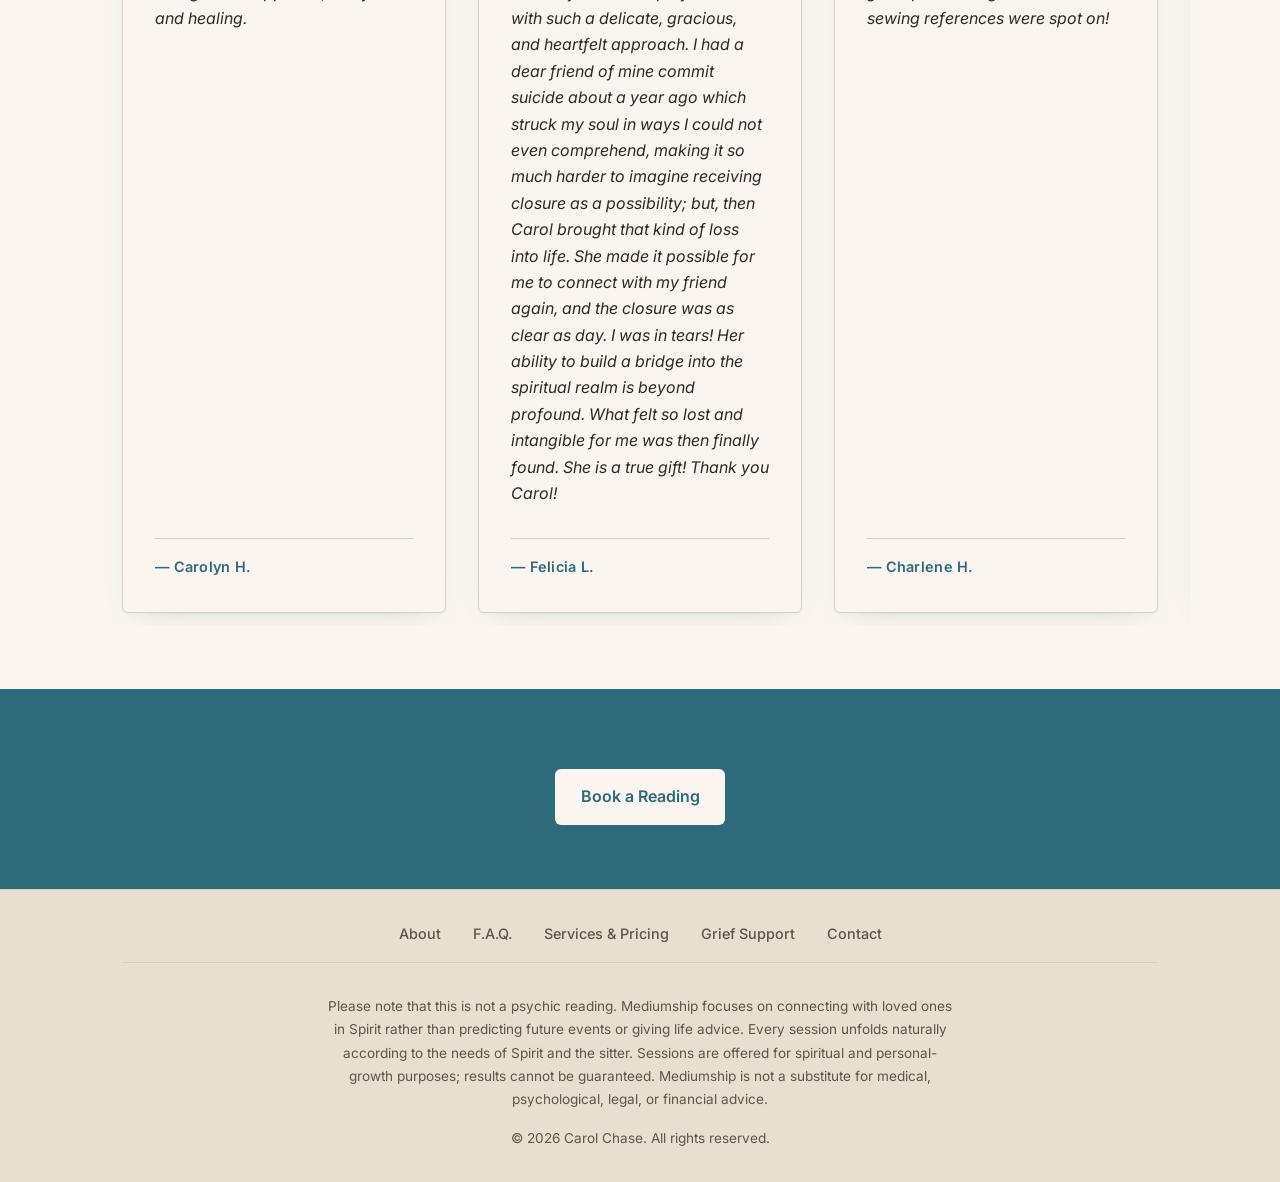
==== commit 2d81d49f: "Update home page bio intro text" ====
--- a/index.html
+++ b/index.html
@@ -52,7 +52,7 @@
           <p class="eyebrow">Evidential Medium &middot; Certified Grief Educator</p>
           <h1>Our Loved Ones Are Still Here &mdash; <em>and They Want to Stay in Touch</em></h1>
           <p class="lede">
-            Carol Chase is an Evidential Medium, mentored by internationally renowned medium Joseph Shiel. She is a Certified Grief Educator, trained by world-renowned grief expert, David Kessler.
+            Carol Chase is an evidential psychic medium who reconnects clients with their loved ones in Spirit. With compassion, care, and evidential proof, she is devoted to bringing every client comfort, hope, and healing.
           </p>
           <div class="cta-row">
             <a href="services.html" class="btn btn-primary">Book a Reading</a>
@@ -128,6 +128,20 @@
                 Carol brought in wonderful evidence of my grandmother and my current spiritual situation so much so, that it gave me goosebumps. Such a delightful and accurate reading!!
               </blockquote>
               <figcaption>&mdash; Sabrina S.</figcaption>
+            </figure>
+
+            <figure class="testimonial">
+              <blockquote>
+                I received a beautiful session from Carol. She was able to really capture the essence of my grandpa and share many pieces of evidence about him. She brought back different memories we shared and things he loved to do in his life.. thank you for this session :)
+              </blockquote>
+              <figcaption>&mdash; Michelle Y.</figcaption>
+            </figure>
+
+            <figure class="testimonial">
+              <blockquote>
+                Carol creates a story from start to finish with spirit that has a beginning middle and end&hellip; She has a very unique and beautiful way of receiving information from Spirit which she shares with love and care, painting a beautiful picture.
+              </blockquote>
+              <figcaption>&mdash; Chris O.</figcaption>
             </figure>
 
         </div>
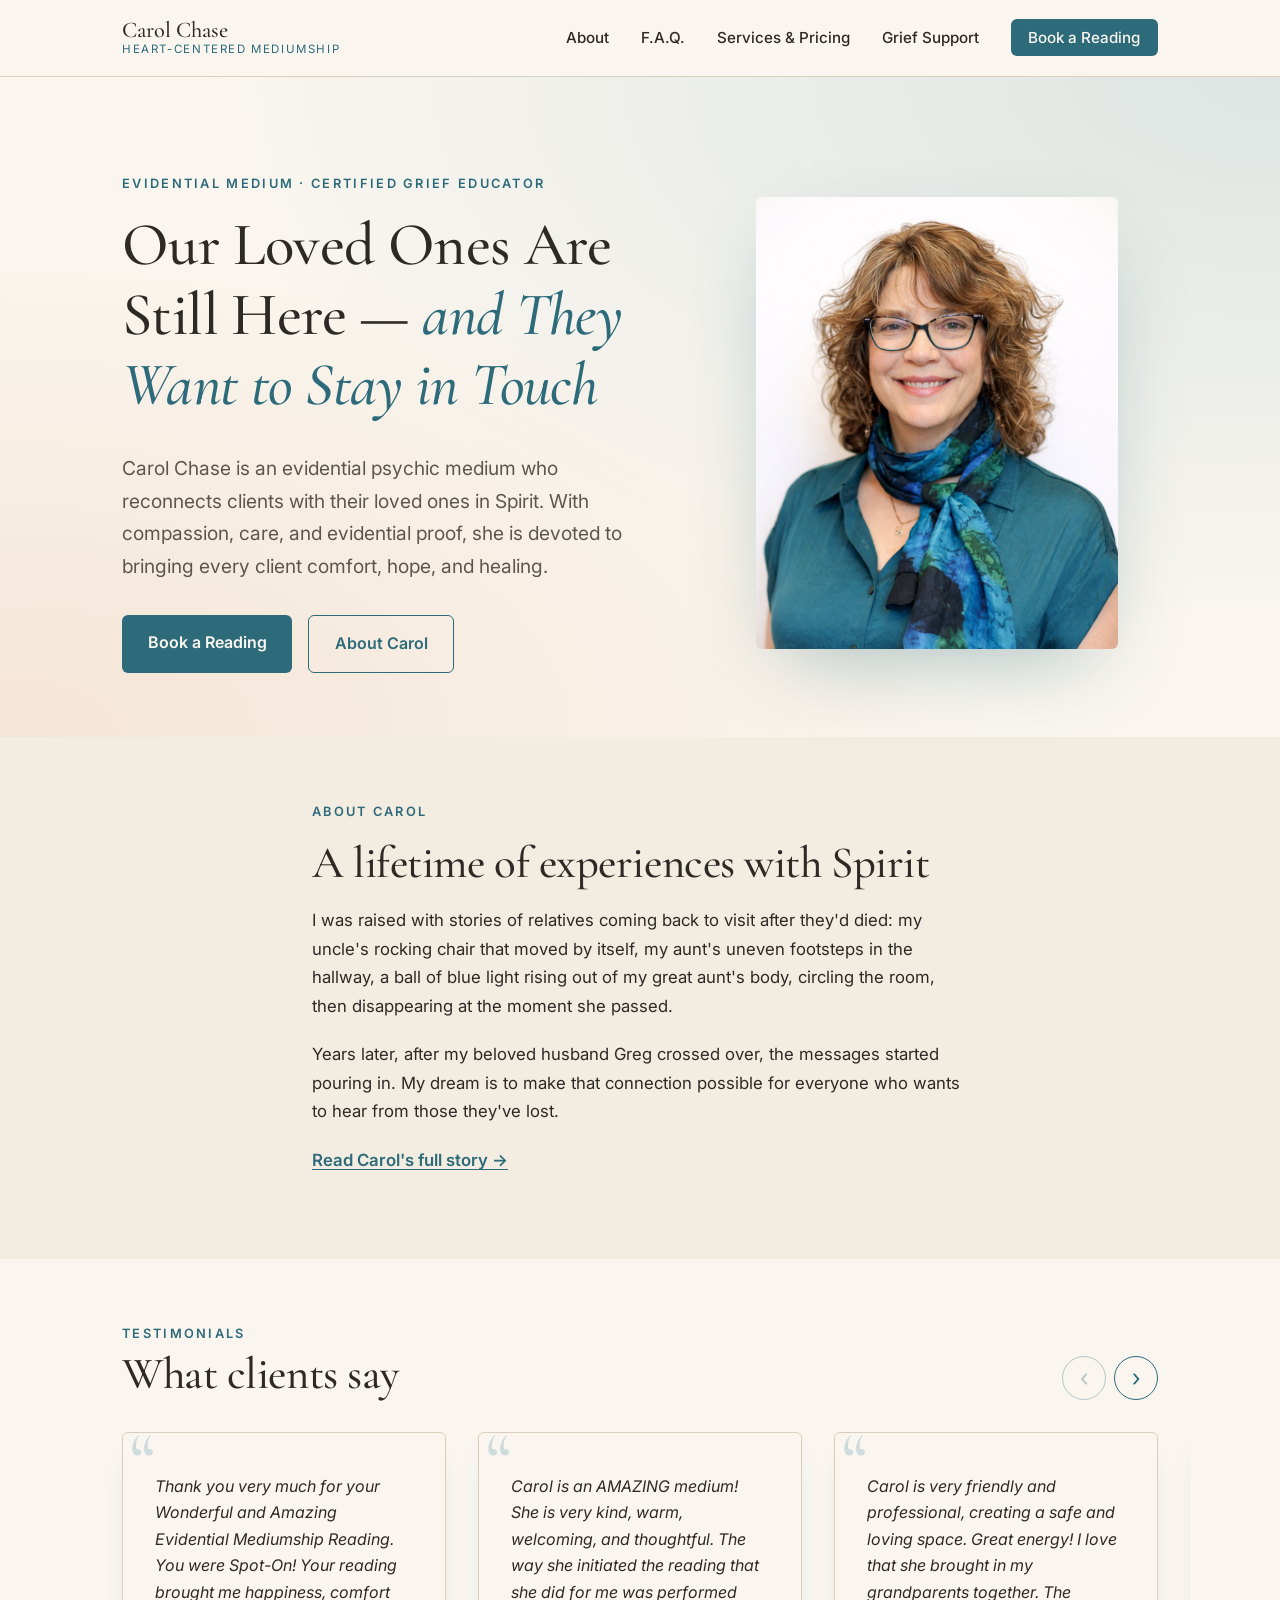
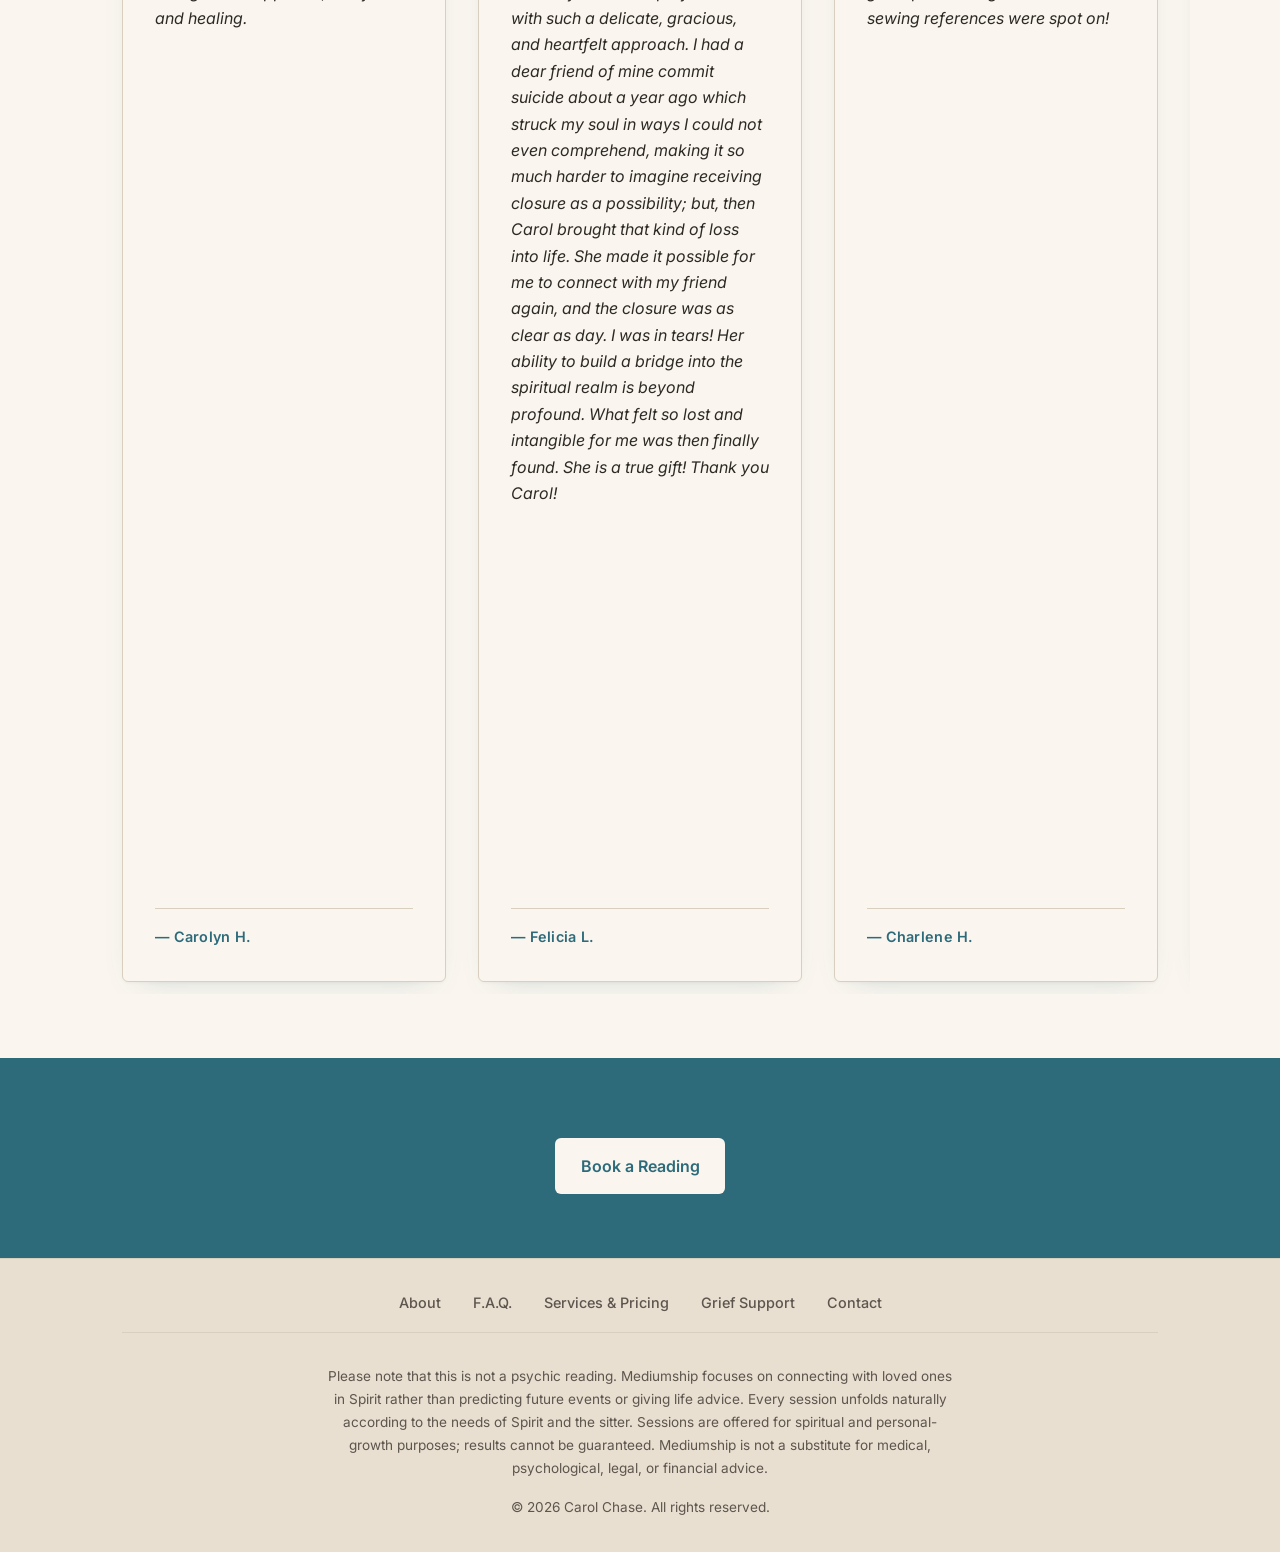
==== commit c72e379c: "Add testimonial from Steve A." ====
--- a/index.html
+++ b/index.html
@@ -144,6 +144,17 @@
               <figcaption>&mdash; Chris O.</figcaption>
             </figure>
 
+            <figure class="testimonial">
+              <blockquote>
+                Recently, I had a reading facilitated by Carol and it was SPOT on! VERY powerful! And most importantly&mdash;continues to resonate, long after the initial healing.
+                <br /><br />
+                The messages that came through were very distinct to that person, surprisingly so. After&mdash;those messages became a laser in directing me toward how to proceed forward in a long journey to forgiveness with a loved one who had transitioned. The imagery was vivid, VERY meaningful, moving and&mdash;again&mdash;crystal clear. I highly recommend reaching out to Carol for a healing. One of the most powerful realizations that continues to reverberate: I didn&rsquo;t realize there was such a massive vacuum of unfinished business that dictated so much of my subconscious and everyday actions. SO much was left unsaid and undone&hellip;in my loved one&rsquo;s passing. It actually was a relief when he passed. After I emerged from the healing, however,&hellip;something had shifted. And continued to shift as the weeks and months have progressed. That&mdash;to me&mdash;is true healing.
+                <br /><br />
+                Forever grateful. And blessed to have met Carol along the path.
+              </blockquote>
+              <figcaption>&mdash; Steve A.</figcaption>
+            </figure>
+
         </div>
       </div>
     </section>
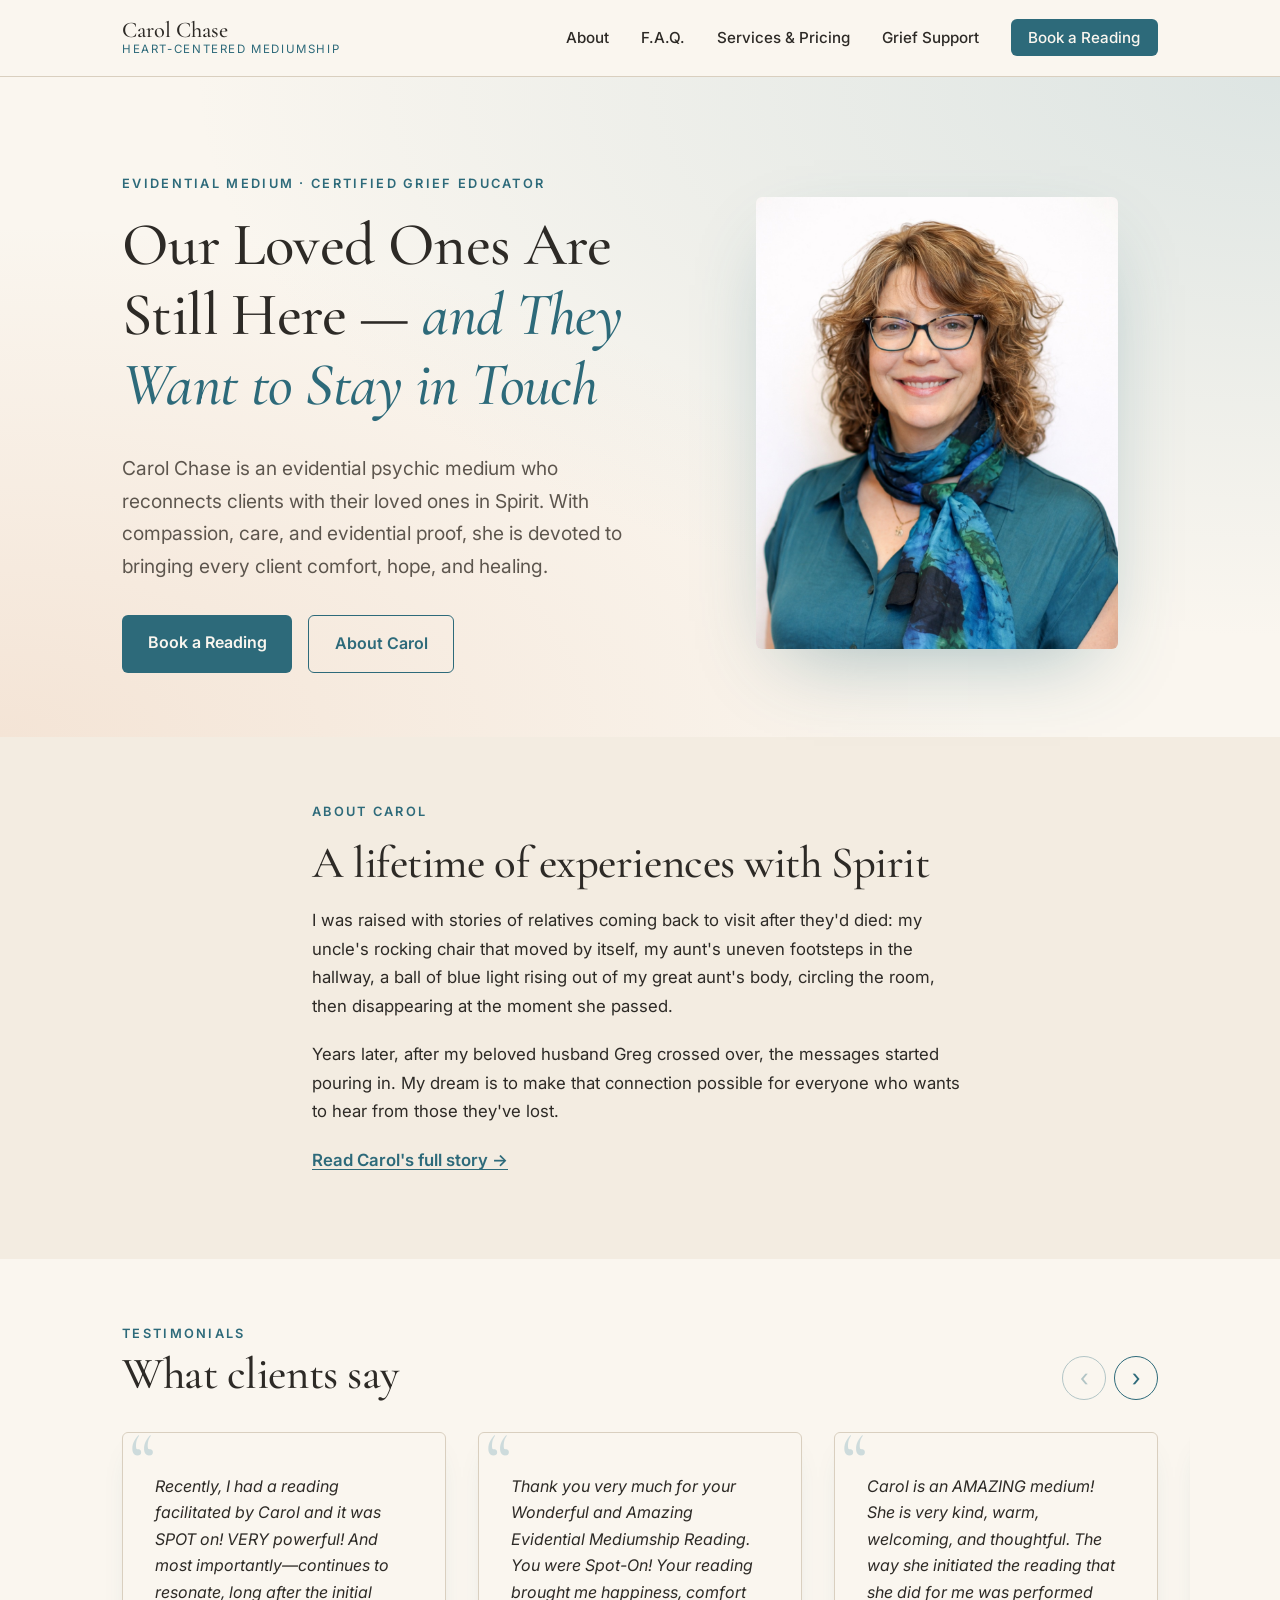
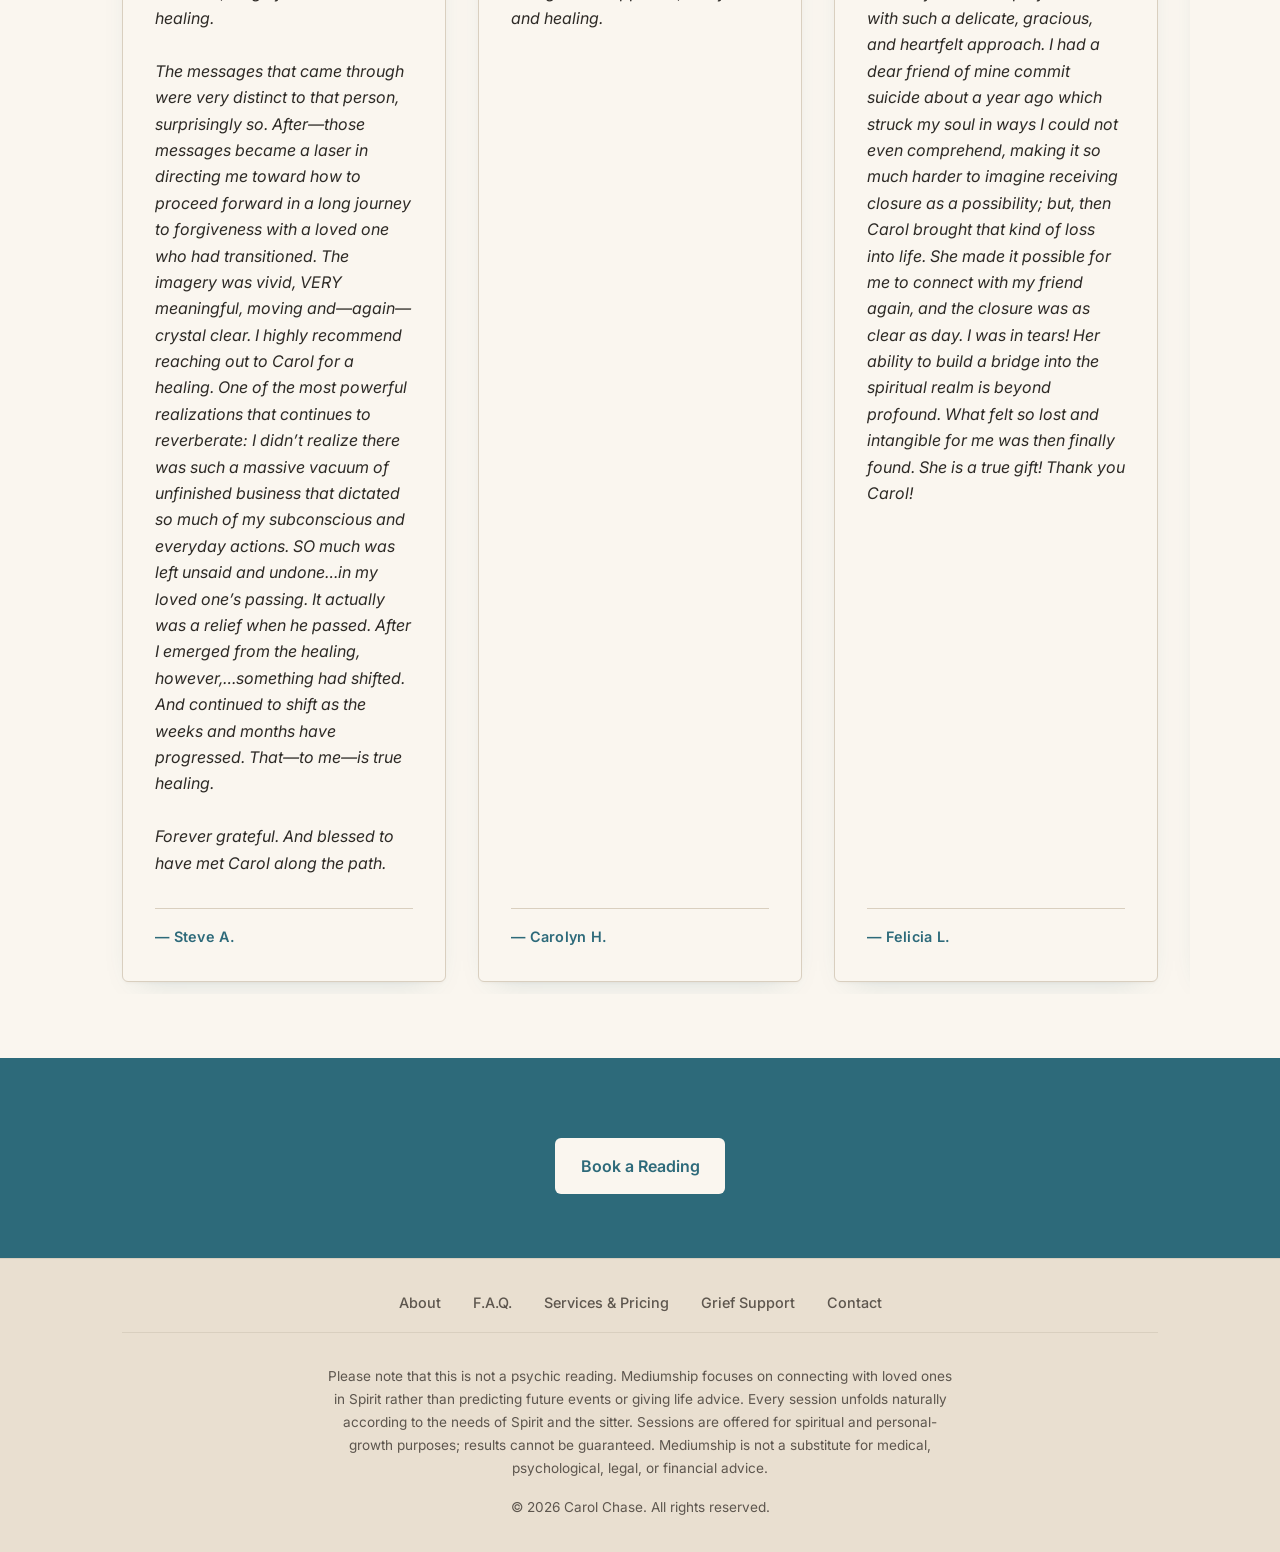
==== commit 66a30157: "Move Steve A. testimonial to first in carousel" ====
--- a/index.html
+++ b/index.html
@@ -97,55 +97,6 @@
 
             <figure class="testimonial">
               <blockquote>
-                Thank you very much for your Wonderful and Amazing Evidential Mediumship Reading. You were Spot-On! Your reading brought me happiness, comfort and healing.
-              </blockquote>
-              <figcaption>&mdash; Carolyn H.</figcaption>
-            </figure>
-
-            <figure class="testimonial">
-              <blockquote>
-                Carol is an AMAZING medium! She is very kind, warm, welcoming, and thoughtful. The way she initiated the reading that she did for me was performed with such a delicate, gracious, and heartfelt approach. I had a dear friend of mine commit suicide about a year ago which struck my soul in ways I could not even comprehend, making it so much harder to imagine receiving closure as a possibility; but, then Carol brought that kind of loss into life. She made it possible for me to connect with my friend again, and the closure was as clear as day. I was in tears! Her ability to build a bridge into the spiritual realm is beyond profound. What felt so lost and intangible for me was then finally found. She is a true gift! Thank you Carol!
-              </blockquote>
-              <figcaption>&mdash; Felicia L.</figcaption>
-            </figure>
-
-            <figure class="testimonial">
-              <blockquote>
-                Carol is very friendly and professional, creating a safe and loving space. Great energy! I love that she brought in my grandparents together. The sewing references were spot on!
-              </blockquote>
-              <figcaption>&mdash; Charlene H.</figcaption>
-            </figure>
-
-            <figure class="testimonial">
-              <blockquote>
-                Carol, thank you so much for connecting me with my beloved mother today. I had no doubt that she was present with us. Your perception of her putting on red lipstick was particularly meaningful to me. One of my strongest memories of my childhood is of watching her getting dressed up to go dancing with my father and putting on red lipstick! So that evidence was very special for me. Thank you, too, for the extensive messages you relayed to me from her. It was as if she were talking directly to me, as everything you expressed is what she advised me, my siblings, and others in life.
-              </blockquote>
-              <figcaption>&mdash; Karen V.</figcaption>
-            </figure>
-
-            <figure class="testimonial">
-              <blockquote>
-                Carol brought in wonderful evidence of my grandmother and my current spiritual situation so much so, that it gave me goosebumps. Such a delightful and accurate reading!!
-              </blockquote>
-              <figcaption>&mdash; Sabrina S.</figcaption>
-            </figure>
-
-            <figure class="testimonial">
-              <blockquote>
-                I received a beautiful session from Carol. She was able to really capture the essence of my grandpa and share many pieces of evidence about him. She brought back different memories we shared and things he loved to do in his life.. thank you for this session :)
-              </blockquote>
-              <figcaption>&mdash; Michelle Y.</figcaption>
-            </figure>
-
-            <figure class="testimonial">
-              <blockquote>
-                Carol creates a story from start to finish with spirit that has a beginning middle and end&hellip; She has a very unique and beautiful way of receiving information from Spirit which she shares with love and care, painting a beautiful picture.
-              </blockquote>
-              <figcaption>&mdash; Chris O.</figcaption>
-            </figure>
-
-            <figure class="testimonial">
-              <blockquote>
                 Recently, I had a reading facilitated by Carol and it was SPOT on! VERY powerful! And most importantly&mdash;continues to resonate, long after the initial healing.
                 <br /><br />
                 The messages that came through were very distinct to that person, surprisingly so. After&mdash;those messages became a laser in directing me toward how to proceed forward in a long journey to forgiveness with a loved one who had transitioned. The imagery was vivid, VERY meaningful, moving and&mdash;again&mdash;crystal clear. I highly recommend reaching out to Carol for a healing. One of the most powerful realizations that continues to reverberate: I didn&rsquo;t realize there was such a massive vacuum of unfinished business that dictated so much of my subconscious and everyday actions. SO much was left unsaid and undone&hellip;in my loved one&rsquo;s passing. It actually was a relief when he passed. After I emerged from the healing, however,&hellip;something had shifted. And continued to shift as the weeks and months have progressed. That&mdash;to me&mdash;is true healing.
@@ -153,6 +104,55 @@
                 Forever grateful. And blessed to have met Carol along the path.
               </blockquote>
               <figcaption>&mdash; Steve A.</figcaption>
+            </figure>
+
+            <figure class="testimonial">
+              <blockquote>
+                Thank you very much for your Wonderful and Amazing Evidential Mediumship Reading. You were Spot-On! Your reading brought me happiness, comfort and healing.
+              </blockquote>
+              <figcaption>&mdash; Carolyn H.</figcaption>
+            </figure>
+
+            <figure class="testimonial">
+              <blockquote>
+                Carol is an AMAZING medium! She is very kind, warm, welcoming, and thoughtful. The way she initiated the reading that she did for me was performed with such a delicate, gracious, and heartfelt approach. I had a dear friend of mine commit suicide about a year ago which struck my soul in ways I could not even comprehend, making it so much harder to imagine receiving closure as a possibility; but, then Carol brought that kind of loss into life. She made it possible for me to connect with my friend again, and the closure was as clear as day. I was in tears! Her ability to build a bridge into the spiritual realm is beyond profound. What felt so lost and intangible for me was then finally found. She is a true gift! Thank you Carol!
+              </blockquote>
+              <figcaption>&mdash; Felicia L.</figcaption>
+            </figure>
+
+            <figure class="testimonial">
+              <blockquote>
+                Carol is very friendly and professional, creating a safe and loving space. Great energy! I love that she brought in my grandparents together. The sewing references were spot on!
+              </blockquote>
+              <figcaption>&mdash; Charlene H.</figcaption>
+            </figure>
+
+            <figure class="testimonial">
+              <blockquote>
+                Carol, thank you so much for connecting me with my beloved mother today. I had no doubt that she was present with us. Your perception of her putting on red lipstick was particularly meaningful to me. One of my strongest memories of my childhood is of watching her getting dressed up to go dancing with my father and putting on red lipstick! So that evidence was very special for me. Thank you, too, for the extensive messages you relayed to me from her. It was as if she were talking directly to me, as everything you expressed is what she advised me, my siblings, and others in life.
+              </blockquote>
+              <figcaption>&mdash; Karen V.</figcaption>
+            </figure>
+
+            <figure class="testimonial">
+              <blockquote>
+                Carol brought in wonderful evidence of my grandmother and my current spiritual situation so much so, that it gave me goosebumps. Such a delightful and accurate reading!!
+              </blockquote>
+              <figcaption>&mdash; Sabrina S.</figcaption>
+            </figure>
+
+            <figure class="testimonial">
+              <blockquote>
+                I received a beautiful session from Carol. She was able to really capture the essence of my grandpa and share many pieces of evidence about him. She brought back different memories we shared and things he loved to do in his life.. thank you for this session :)
+              </blockquote>
+              <figcaption>&mdash; Michelle Y.</figcaption>
+            </figure>
+
+            <figure class="testimonial">
+              <blockquote>
+                Carol creates a story from start to finish with spirit that has a beginning middle and end&hellip; She has a very unique and beautiful way of receiving information from Spirit which she shares with love and care, painting a beautiful picture.
+              </blockquote>
+              <figcaption>&mdash; Chris O.</figcaption>
             </figure>
 
         </div>
